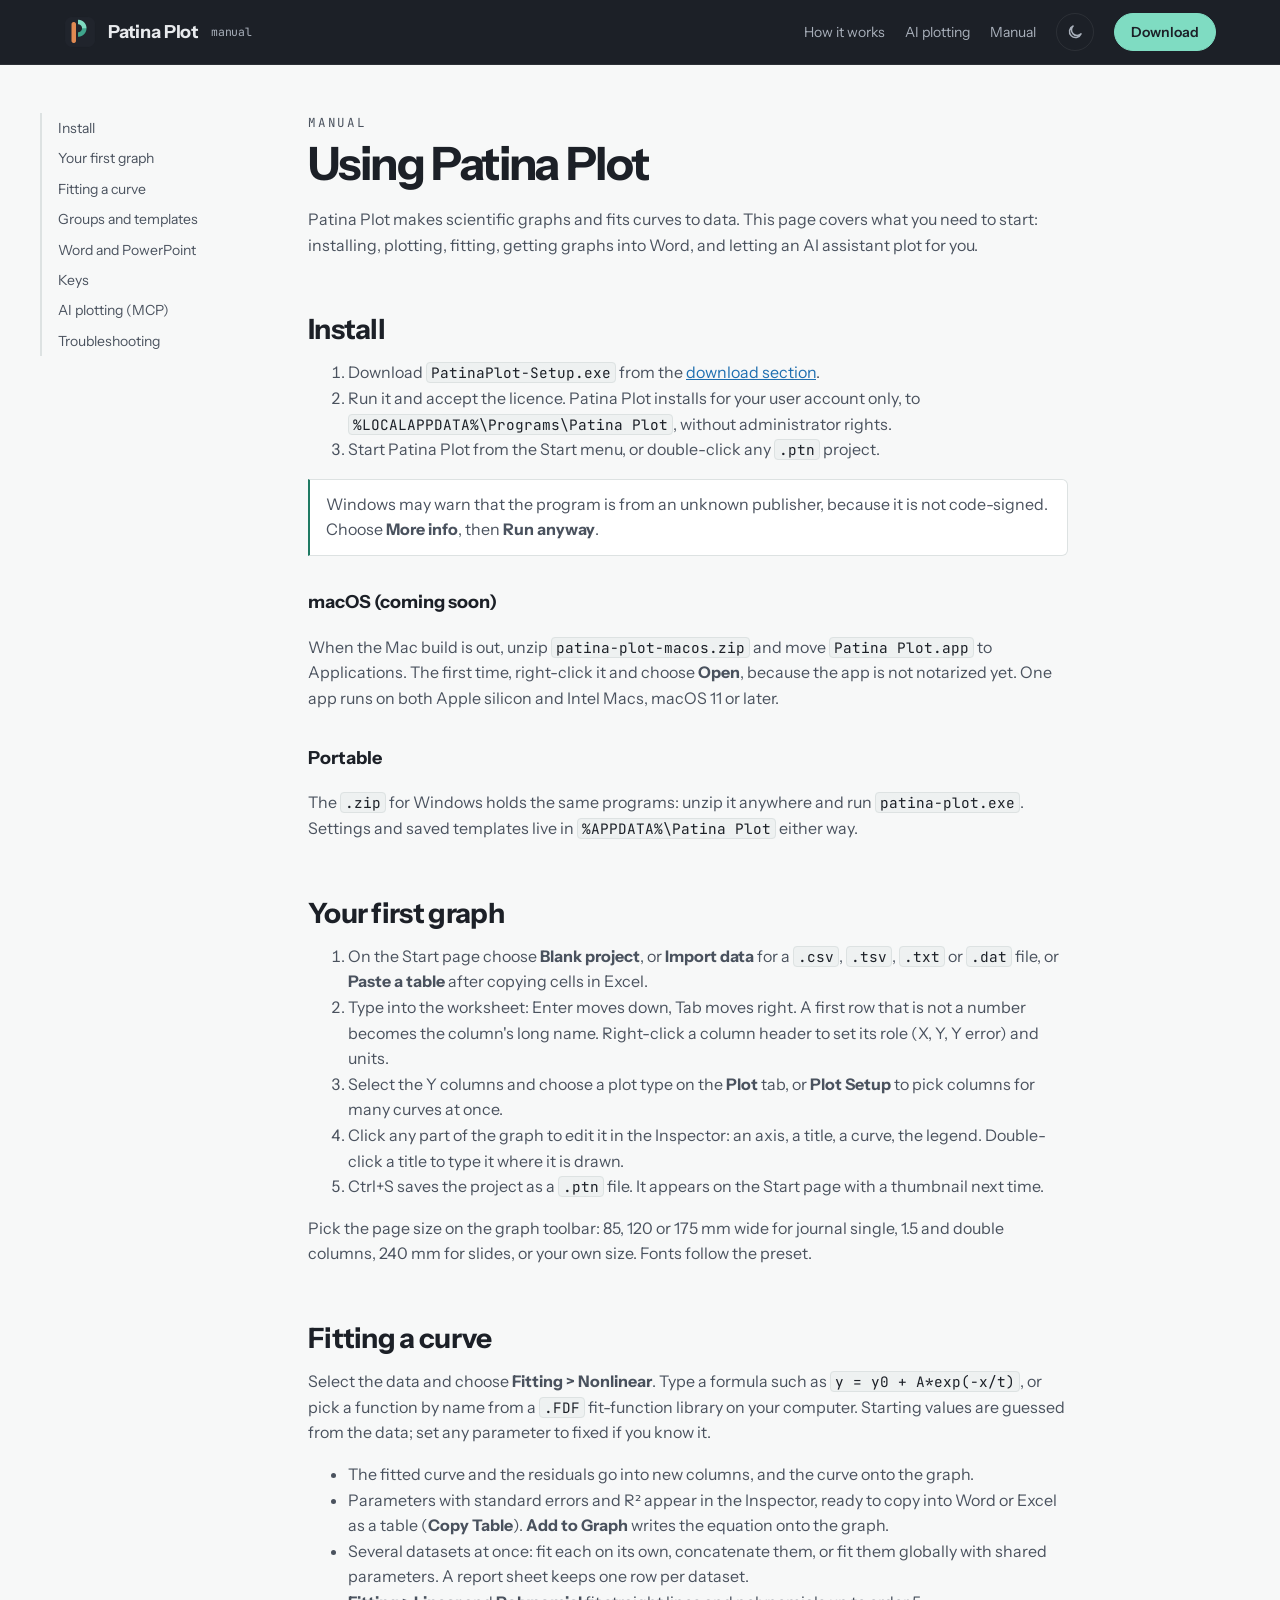
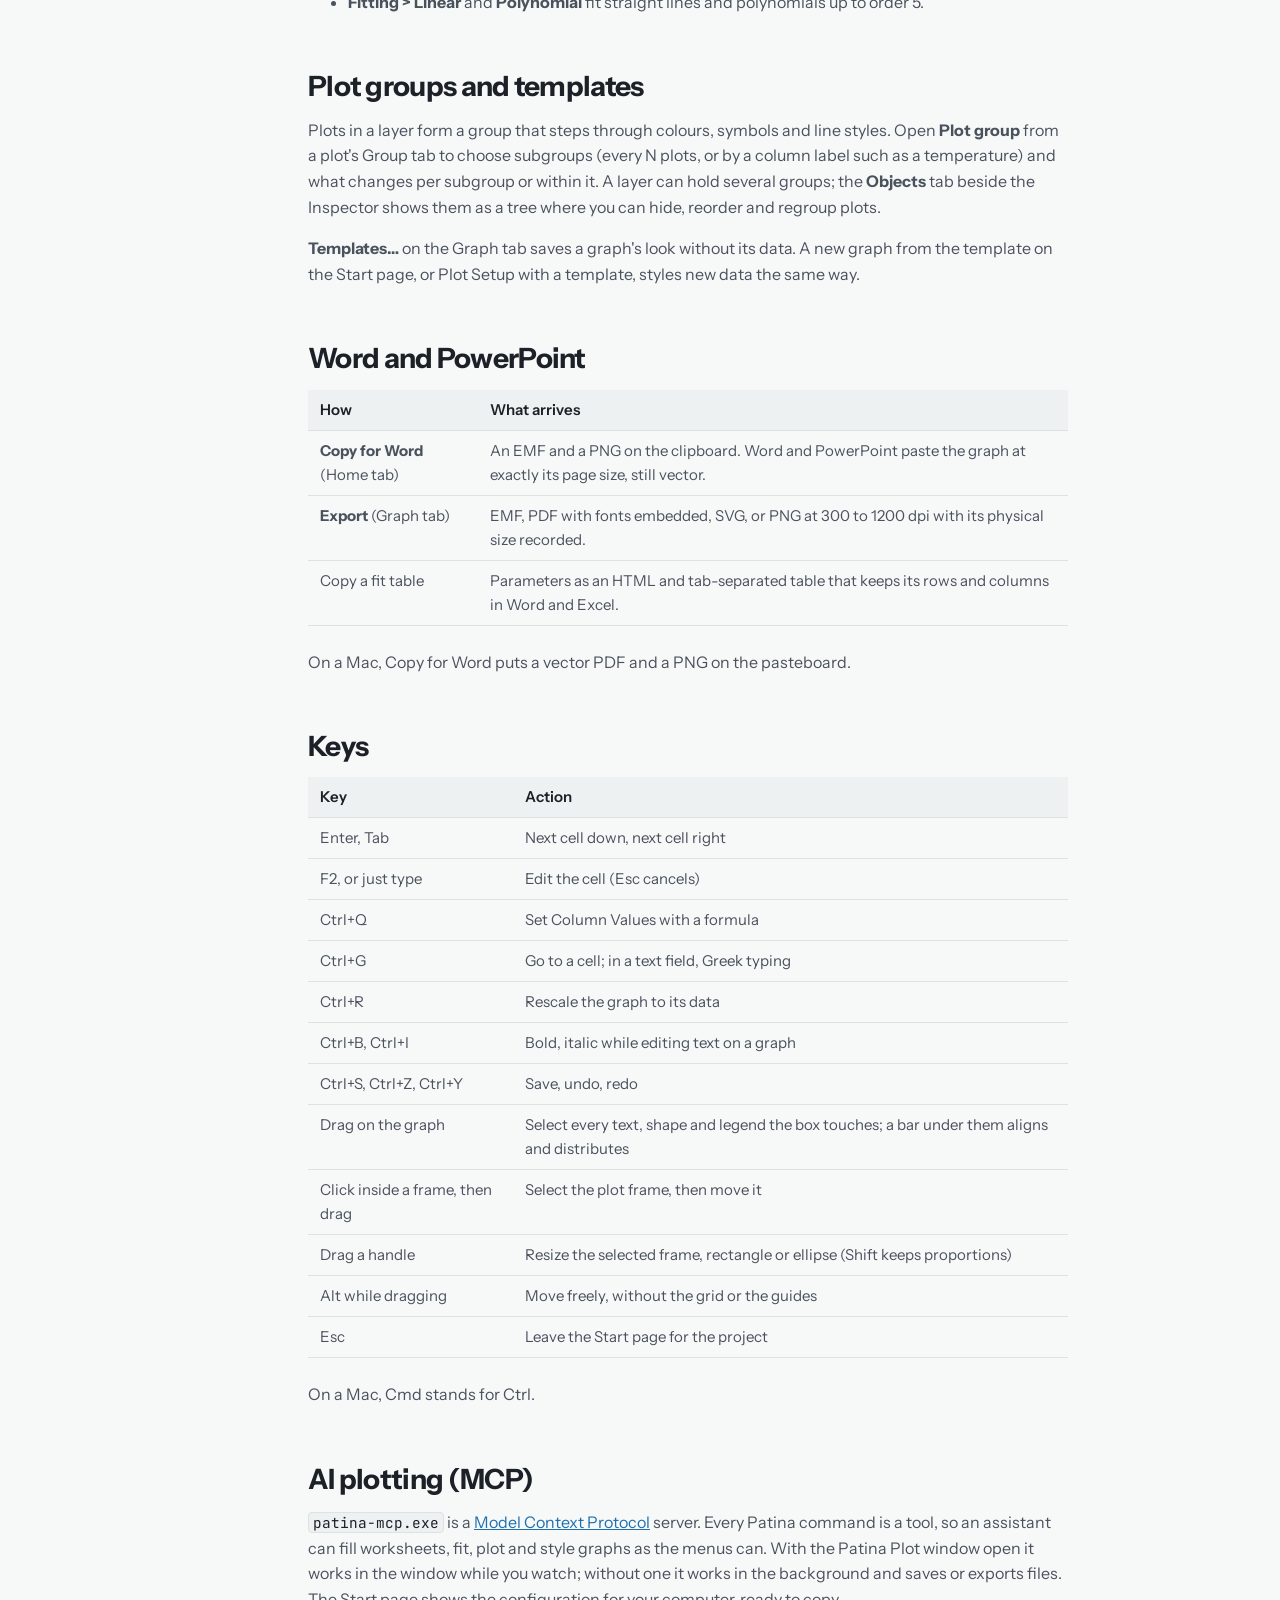
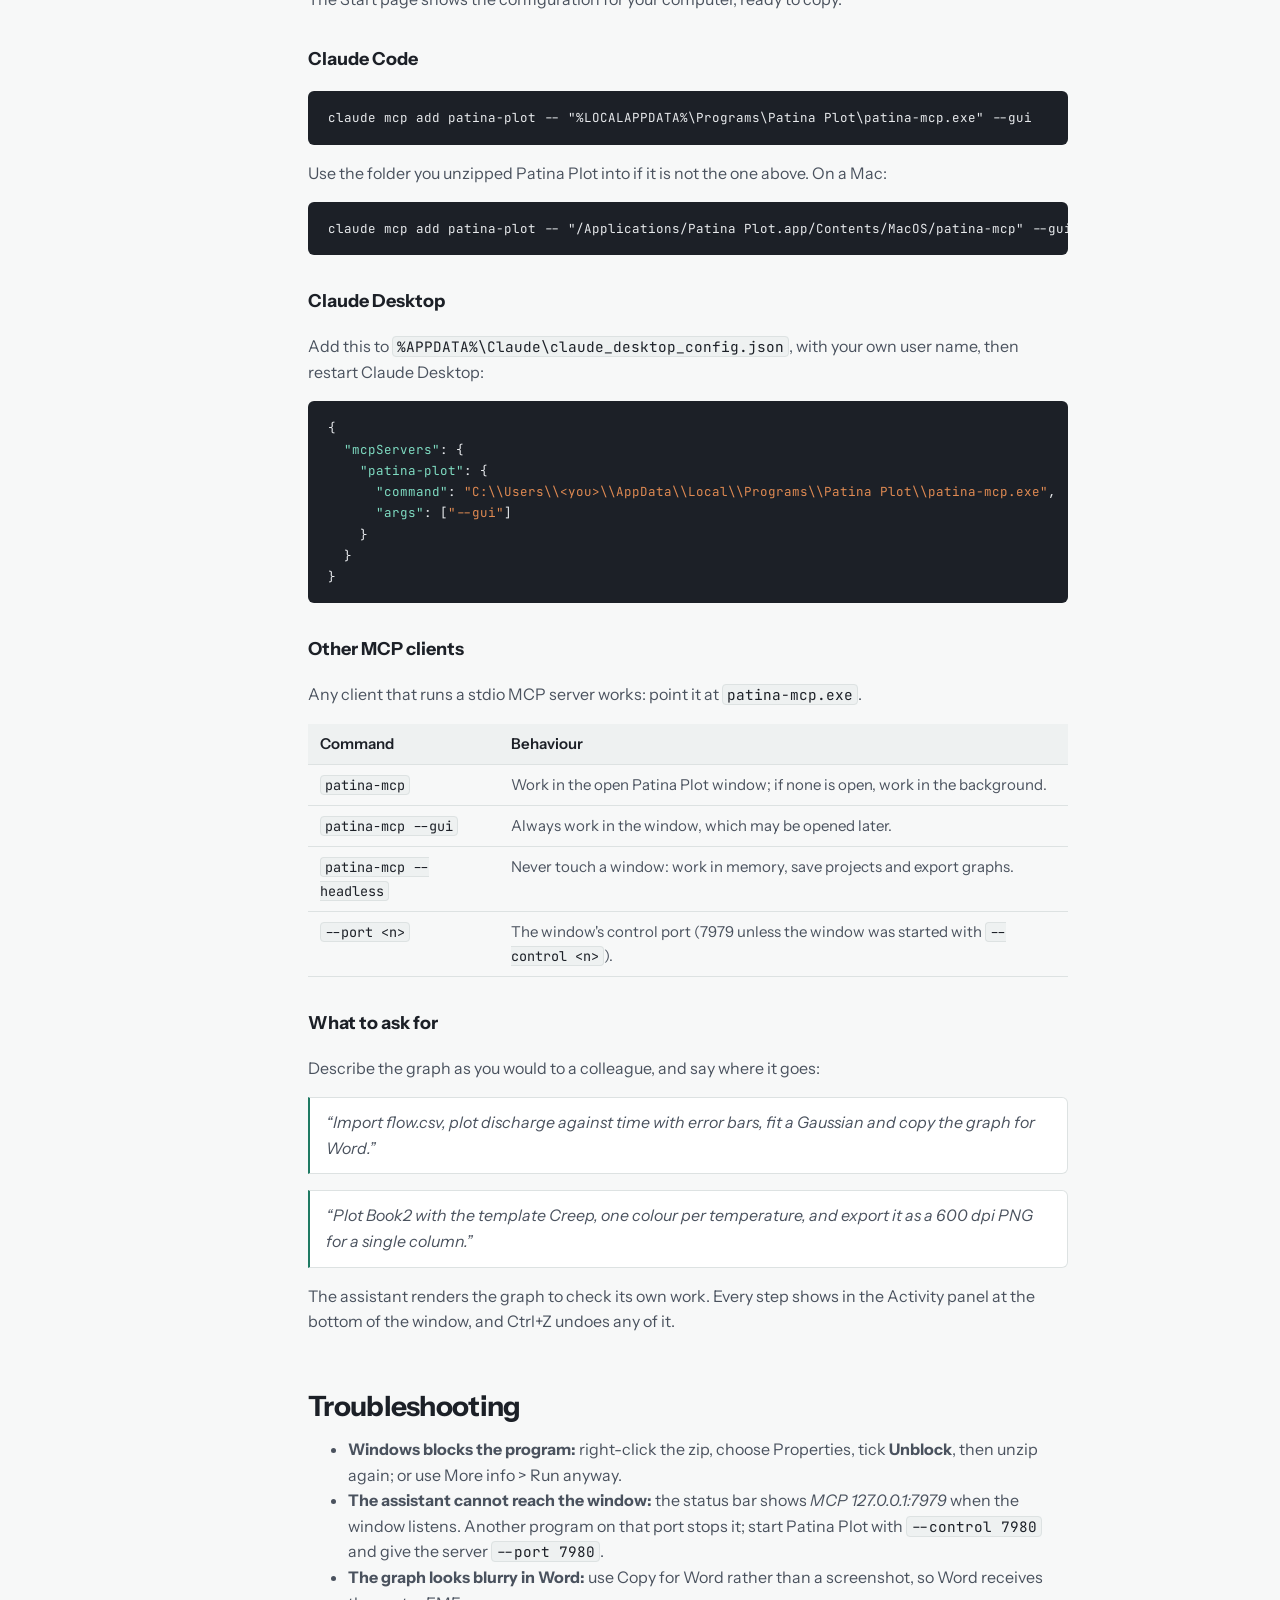
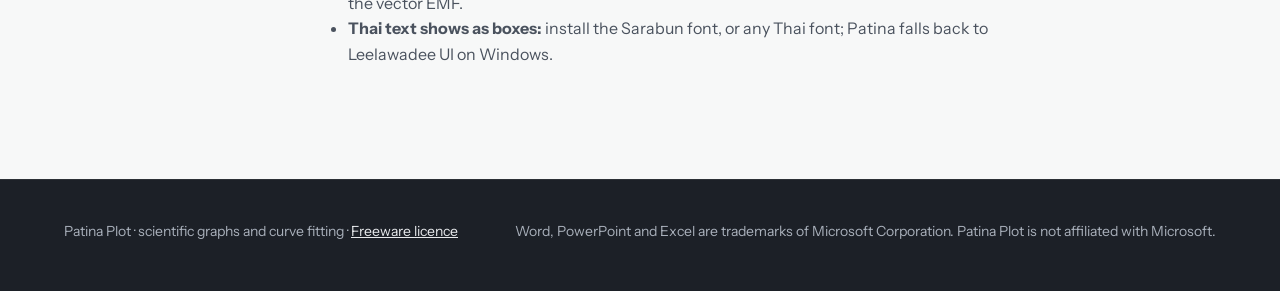
==== manual.html @ 82be8133 "Patina Plot website: home page, manual, licence and version.json Co-Authored-By: Claude Opus 5.5 <no" ====
<!doctype html>
<html lang="en">
<head>
<meta charset="utf-8">
<meta name="viewport" content="width=device-width, initial-scale=1">
<title>Patina Plot manual</title>
<meta name="description" content="Install Patina Plot, make your first graph, fit a curve, paste the graph into Word, and connect an AI assistant through MCP.">
<link rel="icon" href="assets/icon.svg" type="image/svg+xml">
<link rel="preconnect" href="https://fonts.googleapis.com">
<link rel="preconnect" href="https://fonts.gstatic.com" crossorigin>
<link href="https://fonts.googleapis.com/css2?family=Instrument+Sans:wght@400;600;700&family=JetBrains+Mono:wght@400;700&display=swap" rel="stylesheet">
<link rel="stylesheet" href="style.css">
<script src="theme.js"></script>
</head>
<body>

<header class="top">
  <div class="wrap">
    <a class="brand" href="./"><img src="assets/icon-256.png" alt="">Patina Plot <small>manual</small></a>
    <nav>
      <a href="./#workflow">How it works</a>
      <a href="./#agents">AI plotting</a>
      <a href="manual.html">Manual</a>
      <button class="theme-toggle" type="button" aria-label="Switch theme">
        <svg class="to-dark" viewBox="0 0 24 24" fill="none" stroke="currentColor" stroke-width="2" stroke-linecap="round" stroke-linejoin="round" aria-hidden="true"><path d="M20 14.5A8 8 0 1 1 9.5 4a6.5 6.5 0 0 0 10.5 10.5z"/></svg>
        <svg class="to-light" viewBox="0 0 24 24" fill="none" stroke="currentColor" stroke-width="2" stroke-linecap="round" stroke-linejoin="round" aria-hidden="true"><circle cx="12" cy="12" r="4"/><path d="M12 2v2M12 20v2M4.9 4.9l1.4 1.4M17.7 17.7l1.4 1.4M2 12h2M20 12h2M4.9 19.1l1.4-1.4M17.7 6.3l1.4-1.4"/></svg>
      </button>
      <a class="btn small primary" href="./#download">Download</a>
    </nav>
  </div>
</header>

<main class="wrap doc">
  <nav class="toc" aria-label="Contents">
    <a href="#install">Install</a>
    <a href="#first">Your first graph</a>
    <a href="#fit">Fitting a curve</a>
    <a href="#groups">Groups and templates</a>
    <a href="#word">Word and PowerPoint</a>
    <a href="#keys">Keys</a>
    <a href="#mcp">AI plotting (MCP)</a>
    <a href="#trouble">Troubleshooting</a>
  </nav>

  <article>
    <p class="label">Manual</p>
    <h1>Using Patina Plot</h1>
    <p>Patina Plot makes scientific graphs and fits curves to data. This page covers what you need
      to start: installing, plotting, fitting, getting graphs into Word, and letting an AI
      assistant plot for you.</p>

    <h2 id="install">Install</h2>
    <ol>
      <li>Download <code>PatinaPlot-Setup.exe</code> from the <a href="./#download">download section</a>.</li>
      <li>Run it and accept the licence. Patina Plot installs for your user account only, to
        <code>%LOCALAPPDATA%\Programs\Patina Plot</code>, without administrator rights.</li>
      <li>Start Patina Plot from the Start menu, or double-click any <code>.ptn</code> project.</li>
    </ol>
    <div class="callout"><p>Windows may warn that the program is from an unknown publisher,
      because it is not code-signed. Choose <b>More info</b>, then <b>Run anyway</b>.</p></div>
    <h3>macOS (coming soon)</h3>
    <p>When the Mac build is out, unzip <code>patina-plot-macos.zip</code> and move <code>Patina Plot.app</code> to Applications.
      The first time, right-click it and choose <b>Open</b>, because the app is not notarized yet.
      One app runs on both Apple silicon and Intel Macs, macOS 11 or later.</p>
    <h3>Portable</h3>
    <p>The <code>.zip</code> for Windows holds the same programs: unzip it anywhere and run
      <code>patina-plot.exe</code>. Settings and saved templates live in
      <code>%APPDATA%\Patina Plot</code> either way.</p>

    <h2 id="first">Your first graph</h2>
    <ol>
      <li>On the Start page choose <b>Blank project</b>, or <b>Import data</b> for a
        <code>.csv</code>, <code>.tsv</code>, <code>.txt</code> or <code>.dat</code> file, or
        <b>Paste a table</b> after copying cells in Excel.</li>
      <li>Type into the worksheet: Enter moves down, Tab moves right. A first row that is not a
        number becomes the column's long name. Right-click a column header to set its role (X, Y,
        Y error) and units.</li>
      <li>Select the Y columns and choose a plot type on the <b>Plot</b> tab, or <b>Plot Setup</b>
        to pick columns for many curves at once.</li>
      <li>Click any part of the graph to edit it in the Inspector: an axis, a title, a curve, the
        legend. Double-click a title to type it where it is drawn.</li>
      <li>Ctrl+S saves the project as a <code>.ptn</code> file. It appears on the Start page with
        a thumbnail next time.</li>
    </ol>
    <p>Pick the page size on the graph toolbar: 85, 120 or 175 mm wide for journal single, 1.5 and
      double columns, 240 mm for slides, or your own size. Fonts follow the preset.</p>

    <h2 id="fit">Fitting a curve</h2>
    <p>Select the data and choose <b>Fitting &gt; Nonlinear</b>. Type a formula such as
      <code>y = y0 + A*exp(-x/t)</code>, or pick a function by name from a <code>.FDF</code>
      fit-function library on your computer. Starting values are guessed from the data; set any
      parameter to fixed if you know it.</p>
    <ul>
      <li>The fitted curve and the residuals go into new columns, and the curve onto the graph.</li>
      <li>Parameters with standard errors and R² appear in the Inspector, ready to copy into Word
        or Excel as a table (<b>Copy Table</b>). <b>Add to Graph</b> writes the equation onto the graph.</li>
      <li>Several datasets at once: fit each on its own, concatenate them, or fit them globally
        with shared parameters. A report sheet keeps one row per dataset.</li>
      <li><b>Fitting &gt; Linear</b> and <b>Polynomial</b> fit straight lines and polynomials up to order 5.</li>
    </ul>

    <h2 id="groups">Plot groups and templates</h2>
    <p>Plots in a layer form a group that steps through colours, symbols and line styles. Open
      <b>Plot group</b> from a plot's Group tab to choose subgroups (every N plots, or by a column
      label such as a temperature) and what changes per subgroup or within it. A layer can hold
      several groups; the <b>Objects</b> tab beside the Inspector shows them as a tree where you
      can hide, reorder and regroup plots.</p>
    <p><b>Templates…</b> on the Graph tab saves a graph's look without its data. A new graph from
      the template on the Start page, or Plot Setup with a template, styles new data the same way.</p>

    <h2 id="word">Word and PowerPoint</h2>
    <table>
      <tr><th>How</th><th>What arrives</th></tr>
      <tr><td><b>Copy for Word</b> (Home tab)</td><td>An EMF and a PNG on the clipboard. Word and
        PowerPoint paste the graph at exactly its page size, still vector.</td></tr>
      <tr><td><b>Export</b> (Graph tab)</td><td>EMF, PDF with fonts embedded, SVG, or PNG at 300 to
        1200 dpi with its physical size recorded.</td></tr>
      <tr><td>Copy a fit table</td><td>Parameters as an HTML and tab-separated table that keeps its
        rows and columns in Word and Excel.</td></tr>
    </table>
    <p>On a Mac, Copy for Word puts a vector PDF and a PNG on the pasteboard.</p>

    <h2 id="keys">Keys</h2>
    <table>
      <tr><th>Key</th><th>Action</th></tr>
      <tr><td>Enter, Tab</td><td>Next cell down, next cell right</td></tr>
      <tr><td>F2, or just type</td><td>Edit the cell (Esc cancels)</td></tr>
      <tr><td>Ctrl+Q</td><td>Set Column Values with a formula</td></tr>
      <tr><td>Ctrl+G</td><td>Go to a cell; in a text field, Greek typing</td></tr>
      <tr><td>Ctrl+R</td><td>Rescale the graph to its data</td></tr>
      <tr><td>Ctrl+B, Ctrl+I</td><td>Bold, italic while editing text on a graph</td></tr>
      <tr><td>Ctrl+S, Ctrl+Z, Ctrl+Y</td><td>Save, undo, redo</td></tr>
      <tr><td>Drag on the graph</td><td>Select every text, shape and legend the box touches; a bar
        under them aligns and distributes</td></tr>
      <tr><td>Click inside a frame, then drag</td><td>Select the plot frame, then move it</td></tr>
      <tr><td>Drag a handle</td><td>Resize the selected frame, rectangle or ellipse (Shift keeps
        proportions)</td></tr>
      <tr><td>Alt while dragging</td><td>Move freely, without the grid or the guides</td></tr>
      <tr><td>Esc</td><td>Leave the Start page for the project</td></tr>
    </table>
    <p>On a Mac, Cmd stands for Ctrl.</p>

    <h2 id="mcp">AI plotting (MCP)</h2>
    <p><code>patina-mcp.exe</code> is a <a href="https://modelcontextprotocol.io">Model Context
      Protocol</a> server. Every Patina command is a tool, so an assistant can fill worksheets,
      fit, plot and style graphs as the menus can. With the Patina Plot window open it works in
      the window while you watch; without one it works in the background and saves or exports
      files. The Start page shows the configuration for your computer, ready to copy.</p>

    <h3>Claude Code</h3>
<pre class="code">claude mcp add patina-plot -- "%LOCALAPPDATA%\Programs\Patina Plot\patina-mcp.exe" --gui</pre>
    <p>Use the folder you unzipped Patina Plot into if it is not the one above. On a Mac:</p>
<pre class="code">claude mcp add patina-plot -- "/Applications/Patina Plot.app/Contents/MacOS/patina-mcp" --gui</pre>

    <h3>Claude Desktop</h3>
    <p>Add this to <code>%APPDATA%\Claude\claude_desktop_config.json</code>, with your own user
      name, then restart Claude Desktop:</p>
<pre class="code">{
  <span class="k">"mcpServers"</span>: {
    <span class="k">"patina-plot"</span>: {
      <span class="k">"command"</span>: <span class="s">"C:\\Users\\&lt;you&gt;\\AppData\\Local\\Programs\\Patina Plot\\patina-mcp.exe"</span>,
      <span class="k">"args"</span>: [<span class="s">"--gui"</span>]
    }
  }
}</pre>

    <h3>Other MCP clients</h3>
    <p>Any client that runs a stdio MCP server works: point it at <code>patina-mcp.exe</code>.</p>
    <table>
      <tr><th>Command</th><th>Behaviour</th></tr>
      <tr><td><code>patina-mcp</code></td><td>Work in the open Patina Plot window; if none is
        open, work in the background.</td></tr>
      <tr><td><code>patina-mcp --gui</code></td><td>Always work in the window, which may be
        opened later.</td></tr>
      <tr><td><code>patina-mcp --headless</code></td><td>Never touch a window: work in memory,
        save projects and export graphs.</td></tr>
      <tr><td><code>--port &lt;n&gt;</code></td><td>The window's control port (7979 unless the
        window was started with <code>--control &lt;n&gt;</code>).</td></tr>
    </table>

    <h3>What to ask for</h3>
    <p>Describe the graph as you would to a colleague, and say where it goes:</p>
    <div class="callout"><p><i>“Import flow.csv, plot discharge against time with error bars, fit
      a Gaussian and copy the graph for Word.”</i></p></div>
    <div class="callout"><p><i>“Plot Book2 with the template Creep, one colour per temperature, and
      export it as a 600 dpi PNG for a single column.”</i></p></div>
    <p>The assistant renders the graph to check its own work. Every step shows in the Activity
      panel at the bottom of the window, and Ctrl+Z undoes any of it.</p>

    <h2 id="trouble">Troubleshooting</h2>
    <ul>
      <li><b>Windows blocks the program:</b> right-click the zip, choose Properties, tick
        <b>Unblock</b>, then unzip again; or use More info &gt; Run anyway.</li>
      <li><b>The assistant cannot reach the window:</b> the status bar shows
        <i>MCP 127.0.0.1:7979</i> when the window listens. Another program on that port stops it;
        start Patina Plot with <code>--control 7980</code> and give the server <code>--port 7980</code>.</li>
      <li><b>The graph looks blurry in Word:</b> use Copy for Word rather than a screenshot, so
        Word receives the vector EMF.</li>
      <li><b>Thai text shows as boxes:</b> install the Sarabun font, or any Thai font; Patina
        falls back to Leelawadee UI on Windows.</li>
    </ul>
  </article>
</main>

<footer>
  <div class="wrap">
    <span>Patina Plot · scientific graphs and curve fitting · <a href="LICENSE.txt">Freeware licence</a></span>
    <span>Word, PowerPoint and Excel are trademarks of Microsoft Corporation. Patina Plot is not affiliated with Microsoft.</span>
  </div>
</footer>
</body>
</html>
---- style.css ----
/* Patina Plot site. The page reads like a graph: a charcoal plot frame up top (the app's splash),
   a fit report for numbers, a tool log for the AI part. Every colour and size is a token below;
   the dark theme follows the system unless the visitor picks one (theme.js). */
:root {
  /* brand, the same in both themes */
  --charcoal: #1c2027;
  --charcoal-2: #252a33;
  --charcoal-line: rgba(255, 255, 255, 0.07);
  --on-charcoal: #e8eaed;
  --on-charcoal-2: #a9b0bb;
  --copper: #e08a52;
  --mint: #7fdcc2;

  /* page, light */
  --bg: #f7f8f8;
  --bg-2: #eef1f1;
  --card: #ffffff;
  --ink: #1c2027;
  --ink-2: #4a525e;
  --ink-3: #69717d;
  --rule: #dde2e2;
  --primary: #1f7a63;
  --primary-ink: #ffffff;
  --accent: #b4561f;
  --link: #1f6fb0;
  --sheet: #ffffff;
  --shadow: 0 1px 2px rgba(28, 32, 39, 0.06), 0 12px 32px rgba(28, 32, 39, 0.10);

  /* type */
  --sans: "Instrument Sans", "Segoe UI", system-ui, sans-serif;
  --mono: "JetBrains Mono", Consolas, monospace;
  --fs-2xs: 11.5px;
  --fs-xs: 12.5px;
  --fs-sm: 14px;
  --fs-md: 15px;
  --fs-base: 16px;
  --fs-lg: 18px;
  --fs-h3: 18px;
  --fs-h3-lg: 24px;
  --fs-h2: clamp(30px, 4.2vw, 46px);
  --fs-h1: clamp(40px, 6.4vw, 76px);
  --fs-doc-h1: clamp(32px, 5vw, 46px);
  --fs-doc-h2: 28px;
  --tracking-caps: .14em;

  /* space and shape */
  --s1: 4px; --s2: 8px; --s3: 12px; --s4: 16px; --s5: 20px; --s6: 24px; --s7: 32px;
  --s8: 40px; --s9: 48px; --s10: 56px; --s11: 64px; --s12: 80px; --s13: 96px;
  --radius-sm: 6px;
  --radius: 14px;
  --radius-lg: 18px;
  --pill: 999px;
  --max: 1200px;
  --header-h: 64px;
  --axis-gap: 56px;
  --tick: 8px;
  --icon: 18px;
  --toggle: 38px;
  --touch: 44px;
  --toc-w: 220px;
  --hair: 1px;
  --line: 2px;
  --focus-gap: 3px;
  --dur: .15s;
  --draw: 2.4s;
}

@media (prefers-color-scheme: dark) {
  :root:not([data-theme="light"]) {
    --bg: #14181d;
    --bg-2: #191e24;
    --card: #1f252c;
    --ink: #e8eaed;
    --ink-2: #b6bdc7;
    --ink-3: #8e96a3;
    --rule: #2c343d;
    --primary: #7fdcc2;
    --primary-ink: #0f2a23;
    --accent: #ec9a63;
    --link: #8cc4f2;
    --shadow: 0 1px 2px rgba(0, 0, 0, 0.3), 0 12px 32px rgba(0, 0, 0, 0.4);
  }
}
:root[data-theme="dark"] {
  --bg: #14181d;
  --bg-2: #191e24;
  --card: #1f252c;
  --ink: #e8eaed;
  --ink-2: #b6bdc7;
  --ink-3: #8e96a3;
  --rule: #2c343d;
  --primary: #7fdcc2;
  --primary-ink: #0f2a23;
  --accent: #ec9a63;
  --link: #8cc4f2;
  --shadow: 0 1px 2px rgba(0, 0, 0, 0.3), 0 12px 32px rgba(0, 0, 0, 0.4);
}
:root { color-scheme: light; }
:root[data-theme="dark"] { color-scheme: dark; }
@media (prefers-color-scheme: dark) { :root:not([data-theme="light"]) { color-scheme: dark; } }

* { box-sizing: border-box; }
html { scroll-behavior: smooth; }
body {
  margin: 0; background: var(--bg); color: var(--ink);
  font-family: var(--sans); font-size: var(--fs-base); line-height: 1.6;
  -webkit-font-smoothing: antialiased;
}
img { max-width: 100%; height: auto; display: block; }
a { color: var(--link); }
code, pre, kbd { font-family: var(--mono); }
:focus-visible { outline: var(--line) solid var(--primary); outline-offset: var(--focus-gap); border-radius: var(--s1); }
.wrap { max-width: var(--max); margin: 0 auto; padding: 0 var(--s6); }

/* ---------- header: part of the charcoal band ---------- */
.top { position: sticky; top: 0; z-index: 10; background: var(--charcoal); border-bottom: var(--hair) solid var(--charcoal-line); }
.top .wrap { display: flex; align-items: center; gap: var(--s6); height: var(--header-h); }
.brand { display: flex; align-items: center; gap: var(--s3); color: var(--on-charcoal); text-decoration: none; font-weight: 700; font-size: var(--fs-lg); letter-spacing: -0.01em; }
.brand img { width: var(--s7); height: var(--s7); }
.brand small { font-family: var(--mono); font-weight: 400; font-size: var(--fs-2xs); color: var(--on-charcoal-2); }
.top nav { margin-left: auto; display: flex; gap: var(--s5); align-items: center; }
.top nav a { color: var(--on-charcoal-2); text-decoration: none; font-size: var(--fs-sm); }
.top nav a:hover { color: var(--on-charcoal); }

.btn {
  display: inline-flex; align-items: center; gap: var(--s2); min-height: var(--touch);
  padding: 0 var(--s5); border-radius: var(--pill); text-decoration: none;
  font-family: var(--sans); font-weight: 600; font-size: var(--fs-md);
  border: var(--hair) solid var(--rule); color: var(--ink); background: var(--card);
  transition: transform var(--dur) ease, box-shadow var(--dur) ease;
}
.btn:hover { transform: translateY(-1px); box-shadow: var(--shadow); }
.btn svg { width: var(--s4); height: var(--s4); }
.btn.primary { background: var(--mint); border-color: var(--mint); color: var(--charcoal); }
.btn.ghost { background: transparent; border-color: var(--on-charcoal-2); color: var(--on-charcoal); }
.btn.small { min-height: var(--toggle); padding: 0 var(--s4); font-size: var(--fs-sm); }
.top nav .btn.primary { color: var(--charcoal); }

.theme-toggle {
  display: inline-grid; place-items: center; width: var(--toggle); height: var(--toggle);
  border-radius: var(--pill); border: var(--hair) solid var(--charcoal-line); background: transparent;
  color: var(--on-charcoal-2); cursor: pointer; padding: 0;
}
.theme-toggle:hover { color: var(--on-charcoal); }
.theme-toggle svg { width: var(--icon); height: var(--icon); }
.theme-toggle .to-light { display: none; }
:root[data-theme="dark"] .theme-toggle .to-dark { display: none; }
:root[data-theme="dark"] .theme-toggle .to-light { display: block; }

/* ---------- hero: a plot frame ---------- */
.hero {
  background-color: var(--charcoal); color: var(--on-charcoal);
  background-image:
    linear-gradient(var(--charcoal-line) var(--hair), transparent var(--hair)),
    linear-gradient(90deg, var(--charcoal-line) var(--hair), transparent var(--hair));
  background-size: var(--s7) var(--s7);
  padding-bottom: var(--s13);
  overflow: hidden;
}
.plot {
  position: relative; margin: var(--s9) 0 0 var(--axis-gap);
  border-left: var(--line) solid var(--on-charcoal-2); border-bottom: var(--line) solid var(--on-charcoal-2);
  padding: var(--s9) var(--s6) var(--s11) var(--s9);
  display: grid; grid-template-columns: minmax(0, 1fr) minmax(0, 1.05fr); gap: var(--s9); align-items: center;
}
.y-ticks, .x-ticks { position: absolute; margin: 0; padding: 0; list-style: none; font-family: var(--mono); font-size: var(--fs-2xs); color: var(--on-charcoal-2); }
.y-ticks { left: calc(-1 * var(--axis-gap)); top: 0; bottom: 0; width: var(--axis-gap); display: flex; flex-direction: column; justify-content: space-between; }
.y-ticks li { display: flex; align-items: center; justify-content: flex-end; gap: var(--s2); }
.y-ticks li::after { content: ""; width: var(--tick); height: var(--line); background: var(--on-charcoal-2); }
.x-ticks { left: 0; right: 0; top: 100%; display: flex; justify-content: space-between; }
.x-ticks li { display: flex; flex-direction: column; align-items: center; gap: var(--s1); }
.x-ticks li::before { content: ""; width: var(--line); height: var(--tick); background: var(--on-charcoal-2); }
.axis-title { position: absolute; right: 0; top: calc(100% + var(--s9)); font-family: var(--mono); font-size: var(--fs-2xs); color: var(--on-charcoal-2); letter-spacing: var(--tracking-caps); text-transform: uppercase; }
.curve { position: absolute; inset: 0; width: 100%; height: 100%; pointer-events: none; }
.curve .fit { fill: none; stroke: var(--copper); stroke-width: 2.5; opacity: .75; stroke-dasharray: 1600; stroke-dashoffset: 1600; animation: draw var(--draw) ease-out .3s forwards; }
.curve .pts circle { fill: none; stroke: var(--mint); stroke-width: 1.6; opacity: .5; }
@keyframes draw { to { stroke-dashoffset: 0; } }
@media (prefers-reduced-motion: reduce) {
  html { scroll-behavior: auto; }
  .curve .fit { animation: none; stroke-dashoffset: 0; }
  .btn { transition: none; }
}
.hero-text { position: relative; text-shadow: 0 0 var(--s3) var(--charcoal), 0 0 var(--s1) var(--charcoal); }
.hero-text .btn, .hero-text .readout { text-shadow: none; }
.kicker { font-family: var(--mono); font-size: var(--fs-xs); color: var(--mint); margin: 0 0 var(--s4); }
.kicker span { color: var(--on-charcoal-2); }
h1 { font-weight: 700; font-size: var(--fs-h1); line-height: 1.0; letter-spacing: -0.035em; margin: 0 0 var(--s5); }
h1 .hl { color: var(--copper); }
.lede { font-size: var(--fs-lg); color: var(--on-charcoal-2); max-width: 52ch; margin: 0 0 var(--s7); }
.cta { display: flex; flex-wrap: wrap; gap: var(--s3); align-items: center; }
.readout {
  display: inline-flex; flex-wrap: wrap; gap: var(--s1) var(--s4); margin-top: var(--s7);
  font-family: var(--mono); font-size: var(--fs-xs); color: var(--on-charcoal-2);
  border: var(--hair) solid var(--charcoal-line); border-radius: var(--radius-sm); padding: var(--s2) var(--s3);
  background: var(--charcoal-2);
}
.readout b { color: var(--mint); font-weight: 400; }
.window { position: relative; border-radius: var(--radius); overflow: hidden; background: var(--charcoal-2); border: var(--hair) solid var(--charcoal-line); box-shadow: var(--shadow); }
.window .bar { display: flex; gap: var(--s2); padding: var(--s2) var(--s3); border-bottom: var(--hair) solid var(--charcoal-line); }
.window .bar i { width: var(--s2); height: var(--s2); border-radius: 50%; background: var(--on-charcoal-2); opacity: .5; }

/* ---------- fit report (numbers) ---------- */
.report { padding: var(--s12) 0 0; }
.report-head { display: flex; flex-wrap: wrap; align-items: baseline; justify-content: space-between; gap: var(--s3); margin-bottom: var(--s3); }
.label { font-family: var(--mono); font-size: var(--fs-xs); letter-spacing: var(--tracking-caps); text-transform: uppercase; color: var(--accent); margin: 0; }
.report-head .fine { font-family: var(--mono); }
.report table { width: 100%; border-collapse: collapse; font-family: var(--mono); font-size: var(--fs-sm); margin: 0; }
.report th, .report td { text-align: left; padding: var(--s3) var(--s4); border-bottom: var(--hair) solid var(--rule); }
.report th { font-weight: 400; color: var(--ink-3); background: transparent; font-size: var(--fs-xs); }
.report td:first-child { color: var(--ink); }
.report td.v { color: var(--primary); font-weight: 700; white-space: nowrap; }
.report td:last-child { color: var(--ink-2); font-family: var(--sans); }

/* ---------- sections ---------- */
section { padding: var(--s13) 0; }
.band { background: var(--bg-2); border-top: var(--hair) solid var(--rule); border-bottom: var(--hair) solid var(--rule); }
h2 { font-weight: 700; font-size: var(--fs-h2); line-height: 1.08; letter-spacing: -0.025em; margin: var(--s3) 0 var(--s4); max-width: 20ch; }
.sub { color: var(--ink-2); font-size: var(--fs-lg); max-width: 60ch; margin: 0 0 var(--s9); }

/* Workflow: four steps across */
.flow { display: grid; grid-template-columns: repeat(4, minmax(0, 1fr)); gap: var(--s4); counter-reset: f; }
.step { padding: var(--s5) 0 0; border-top: var(--line) solid var(--ink); counter-increment: f; }
.step::before { content: "0" counter(f); font-family: var(--mono); font-size: var(--fs-xs); color: var(--accent); }
.step h3 { margin: var(--s2) 0; font-size: var(--fs-h3); }
.step p { margin: 0; color: var(--ink-2); font-size: var(--fs-md); padding-right: var(--s3); }

/* Bento */
.bento { display: grid; grid-template-columns: repeat(6, minmax(0, 1fr)); gap: var(--s4); margin-top: var(--s11); }
.tile { background: var(--card); border: var(--hair) solid var(--rule); border-radius: var(--radius); padding: var(--s6); grid-column: span 2; }
.tile.wide { grid-column: span 3; padding: 0; overflow: hidden; display: flex; flex-direction: column; }
.tile.wide .txt { padding: var(--s6); }
.tile.wide img { border-top: var(--hair) solid var(--rule); margin-top: auto; }
.tile h3 { margin: 0 0 var(--s2); font-size: var(--fs-h3); }
.tile p { margin: 0; color: var(--ink-2); font-size: var(--fs-md); }
.tile .ic { width: var(--icon); height: var(--icon); color: var(--primary); margin-bottom: var(--s4); }
.tile code { font-size: .92em; }

/* AI: a conversation and its tool log */
.agent { display: grid; grid-template-columns: minmax(0, 1fr) minmax(0, 1fr); gap: var(--s9); align-items: start; }
.chat { display: grid; gap: var(--s3); margin-top: var(--s6); }
.msg { border-radius: var(--radius); padding: var(--s4) var(--s5); font-size: var(--fs-md); margin: 0; }
.msg.you { background: var(--card); border: var(--hair) solid var(--rule); justify-self: end; max-width: 88%; }
.msg.you::before, .msg.log::before { display: block; font-family: var(--mono); font-size: var(--fs-2xs); letter-spacing: var(--tracking-caps); text-transform: uppercase; margin-bottom: var(--s1); }
.msg.you::before { content: "You"; color: var(--ink-3); }
.msg.log { background: var(--charcoal); color: var(--on-charcoal); font-family: var(--mono); font-size: var(--fs-xs); line-height: 1.9; white-space: pre-wrap; }
.msg.log::before { content: "Activity · patina-mcp"; color: var(--on-charcoal-2); }
.msg.log .ok { color: var(--mint); }
.msg.log .t { color: var(--copper); }
.msg.log .d { color: var(--on-charcoal-2); }
pre.code {
  background: var(--charcoal); color: var(--on-charcoal); border-radius: var(--radius-sm);
  padding: var(--s4) var(--s5); overflow-x: auto; font-size: var(--fs-xs); line-height: 1.7; margin: var(--s4) 0;
}
pre.code .c { color: var(--on-charcoal-2); }
pre.code .k { color: var(--mint); }
pre.code .s { color: var(--copper); }
figure { margin: 0; }
figure.sheet { background: var(--sheet); border: var(--hair) solid var(--rule); border-radius: var(--radius); padding: var(--s3); box-shadow: var(--shadow); }
figcaption { color: var(--ink-3); font-size: var(--fs-sm); margin-top: var(--s3); }
.sheet figcaption { padding: 0 var(--s1); }
.more { margin-top: var(--s4); }

/* Gallery */
.gallery { display: grid; grid-template-columns: minmax(0, 1fr) minmax(0, 1.25fr); gap: var(--s4); align-items: start; }

/* To the paper */
.out { display: grid; grid-template-columns: repeat(3, minmax(0, 1fr)); gap: var(--s6); }
.out div { border-left: var(--line) solid var(--primary); padding: var(--s1) 0 var(--s1) var(--s5); }
.out h3 { margin: 0 0 var(--s1); font-size: var(--fs-h3); }
.out p { margin: 0; color: var(--ink-2); font-size: var(--fs-md); }
kbd { font-size: var(--fs-xs); background: var(--bg-2); border: var(--hair) solid var(--rule); border-bottom-width: var(--line); border-radius: var(--radius-sm); padding: 0 var(--s1); }

/* Download: back on charcoal */
.get { background: var(--charcoal); color: var(--on-charcoal); }
.get .label { color: var(--copper); }
.get .sub, .get .fine { color: var(--on-charcoal-2); }
.get a:not(.btn) { color: var(--mint); }
.platforms { display: grid; grid-template-columns: repeat(2, minmax(0, 1fr)); gap: var(--s4); margin: var(--s7) 0 var(--s6); }
.platform { border: var(--hair) solid var(--charcoal-line); border-radius: var(--radius-lg); padding: var(--s7); background: var(--charcoal-2); }
.platform h3 { margin: 0; font-size: var(--fs-h3-lg); display: flex; align-items: center; gap: var(--s2); }
.platform .meta { font-family: var(--mono); font-size: var(--fs-xs); color: var(--on-charcoal-2); margin: var(--s1) 0 var(--s5); }
.platform ul { margin: var(--s5) 0 0; padding-left: var(--s4); color: var(--on-charcoal-2); font-size: var(--fs-md); }
.platform li { margin-bottom: var(--s1); }
.platform code { color: var(--on-charcoal); }
.tag { font-family: var(--mono); font-size: var(--fs-2xs); text-transform: uppercase; letter-spacing: .08em; color: var(--copper); border: var(--hair) solid var(--copper); border-radius: var(--pill); padding: 0 var(--s2); }
.badges { display: flex; flex-wrap: wrap; gap: var(--s2); }
.badges img { height: var(--s5); width: auto; }
.fine { color: var(--ink-3); font-size: var(--fs-sm); margin: 0; }
.notes { display: grid; grid-template-columns: repeat(2, minmax(0, 1fr)); gap: var(--s4) var(--s7); }

footer { padding: var(--s8) 0 var(--s9); color: var(--on-charcoal-2); font-size: var(--fs-sm); background: var(--charcoal); border-top: var(--hair) solid var(--charcoal-line); }
footer .wrap { display: flex; flex-wrap: wrap; gap: var(--s3) var(--s7); justify-content: space-between; }
footer a { color: var(--on-charcoal); }

/* ---------- manual ---------- */
.doc { display: grid; grid-template-columns: var(--toc-w) minmax(0, 1fr); gap: var(--s9); padding: var(--s9) 0 var(--s13); }
.toc { position: sticky; top: calc(var(--header-h) + var(--s6)); align-self: start; font-size: var(--fs-sm); border-left: var(--line) solid var(--rule); }
.toc a { display: block; color: var(--ink-2); text-decoration: none; padding: var(--s1) 0 var(--s1) var(--s4); margin-left: calc(-1 * var(--line)); border-left: var(--line) solid transparent; }
.toc a:hover { color: var(--ink); border-left-color: var(--primary); }
.doc article { max-width: 760px; } /* ds-allow-hardcode: reading measure */
.doc h1 { font-size: var(--fs-doc-h1); }
.doc h2 { font-size: var(--fs-doc-h2); margin-top: var(--s10); max-width: none; }
.doc h3 { font-size: var(--fs-lg); margin-top: var(--s7); }
.doc p, .doc li { color: var(--ink-2); }
.doc :not(pre) > code { background: var(--bg-2); border: var(--hair) solid var(--rule); border-radius: var(--s1); padding: 0 var(--s1); font-size: .9em; color: var(--ink); }
.doc .label { margin-bottom: var(--s2); }
table { width: 100%; border-collapse: collapse; margin: var(--s4) 0 var(--s6); font-size: var(--fs-md); }
th, td { text-align: left; padding: var(--s2) var(--s3); border-bottom: var(--hair) solid var(--rule); vertical-align: top; }
th { font-weight: 600; color: var(--ink); background: var(--bg-2); }
td { color: var(--ink-2); }
.callout { background: var(--card); border: var(--hair) solid var(--rule); border-left: var(--line) solid var(--primary); border-radius: 0 var(--radius-sm) var(--radius-sm) 0; padding: var(--s3) var(--s4); margin: var(--s4) 0; }
.callout p { margin: 0; }

.flow > *, .bento > *, .agent > *, .gallery > *, .doc > *, .plot > *, .platforms > * { min-width: 0; }

@media (max-width: 960px) {
  .plot { grid-template-columns: minmax(0, 1fr); padding-right: var(--s4); }
  .flow { grid-template-columns: repeat(2, minmax(0, 1fr)); row-gap: var(--s7); }
  .bento { grid-template-columns: repeat(2, minmax(0, 1fr)); }
  .tile, .tile.wide { grid-column: span 2; }
  .agent, .gallery, .platforms, .notes, .out, .doc { grid-template-columns: minmax(0, 1fr); }
  .toc { position: static; display: flex; flex-wrap: wrap; gap: var(--s1) var(--s4); border-left: 0; }
}
@media (max-width: 600px) {
  .wrap { padding: 0 var(--s4); }
  .plot { margin-left: var(--s6); padding: var(--s7) var(--s2) var(--s10) var(--s5); }
  .y-ticks { left: calc(-1 * var(--s6)); width: var(--s6); }
  .y-ticks li span { display: none; }
  .curve .pts { display: none; }
  .x-ticks li:nth-child(even) { visibility: hidden; }
  .flow { grid-template-columns: minmax(0, 1fr); }
  .top nav a:not(.btn) { display: none; }
  .brand small { display: none; }
  section { padding: var(--s12) 0; }
  table { display: block; overflow-x: auto; }
}
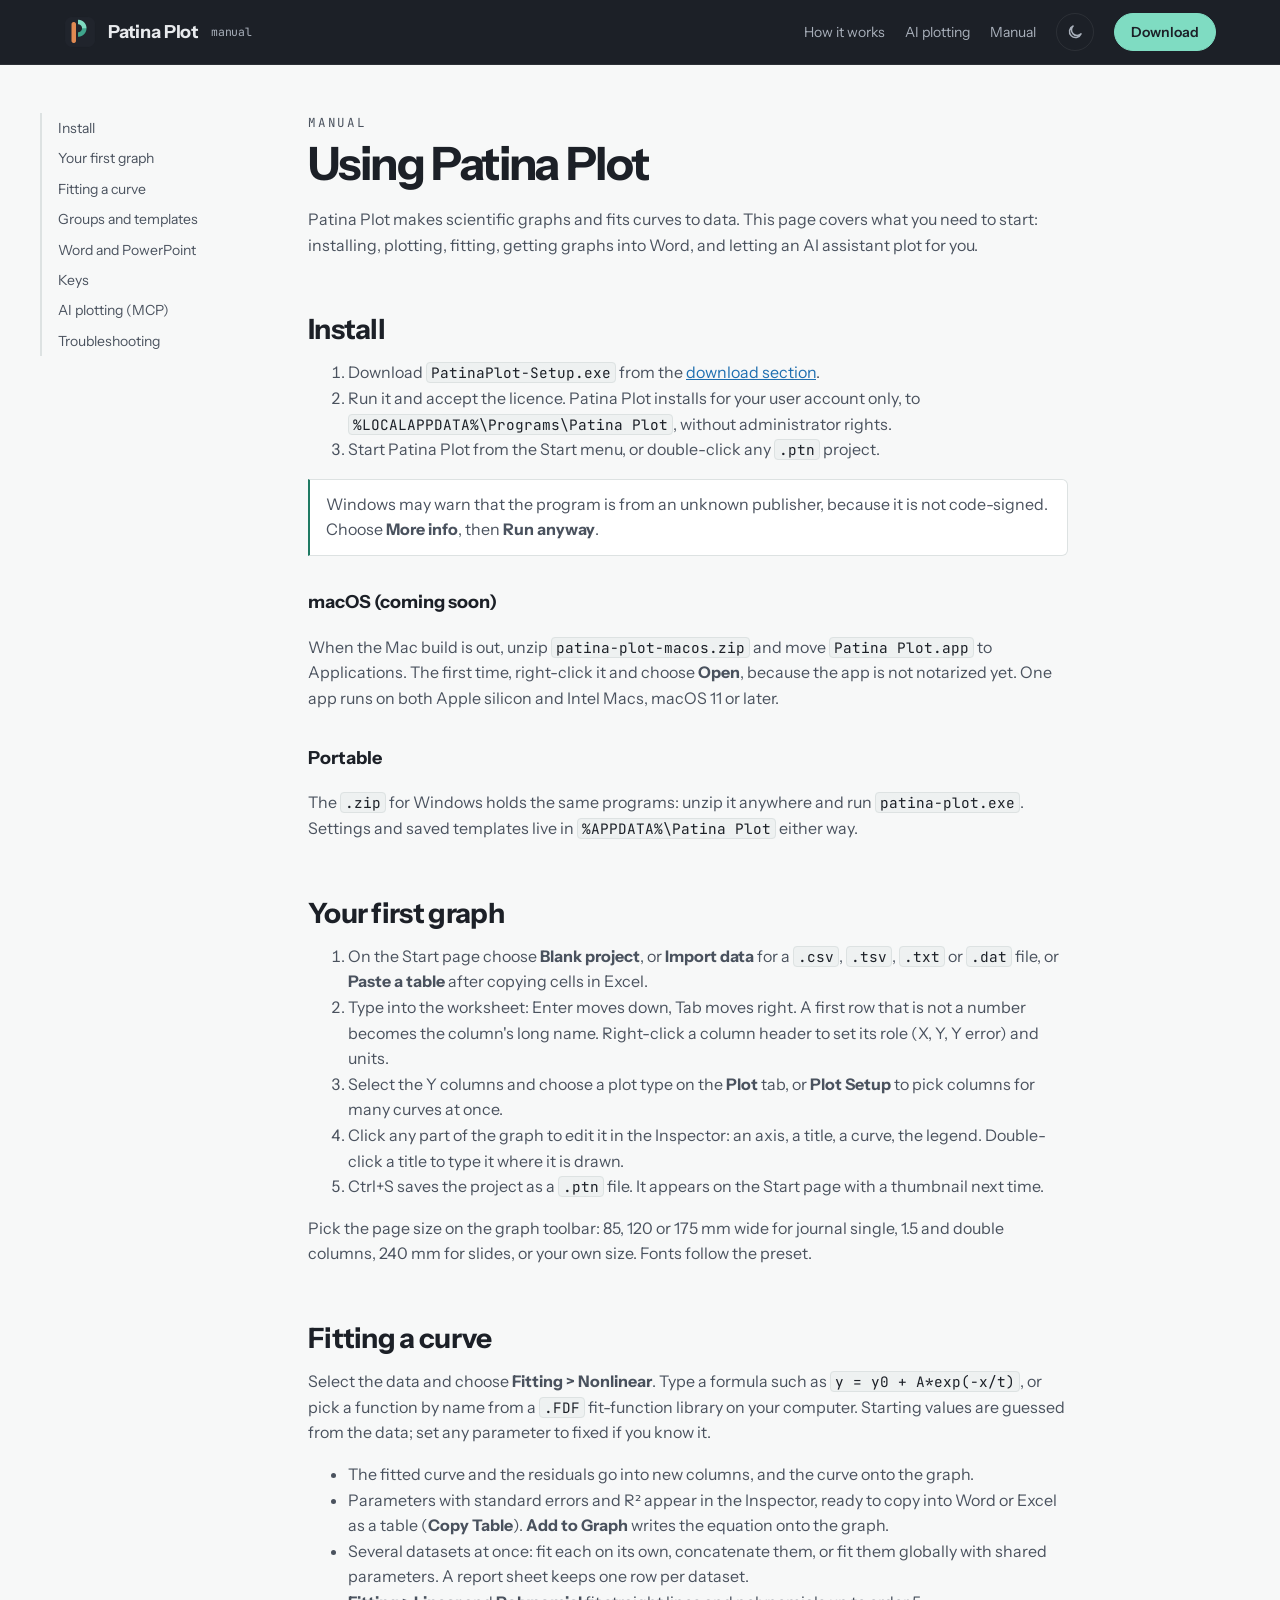
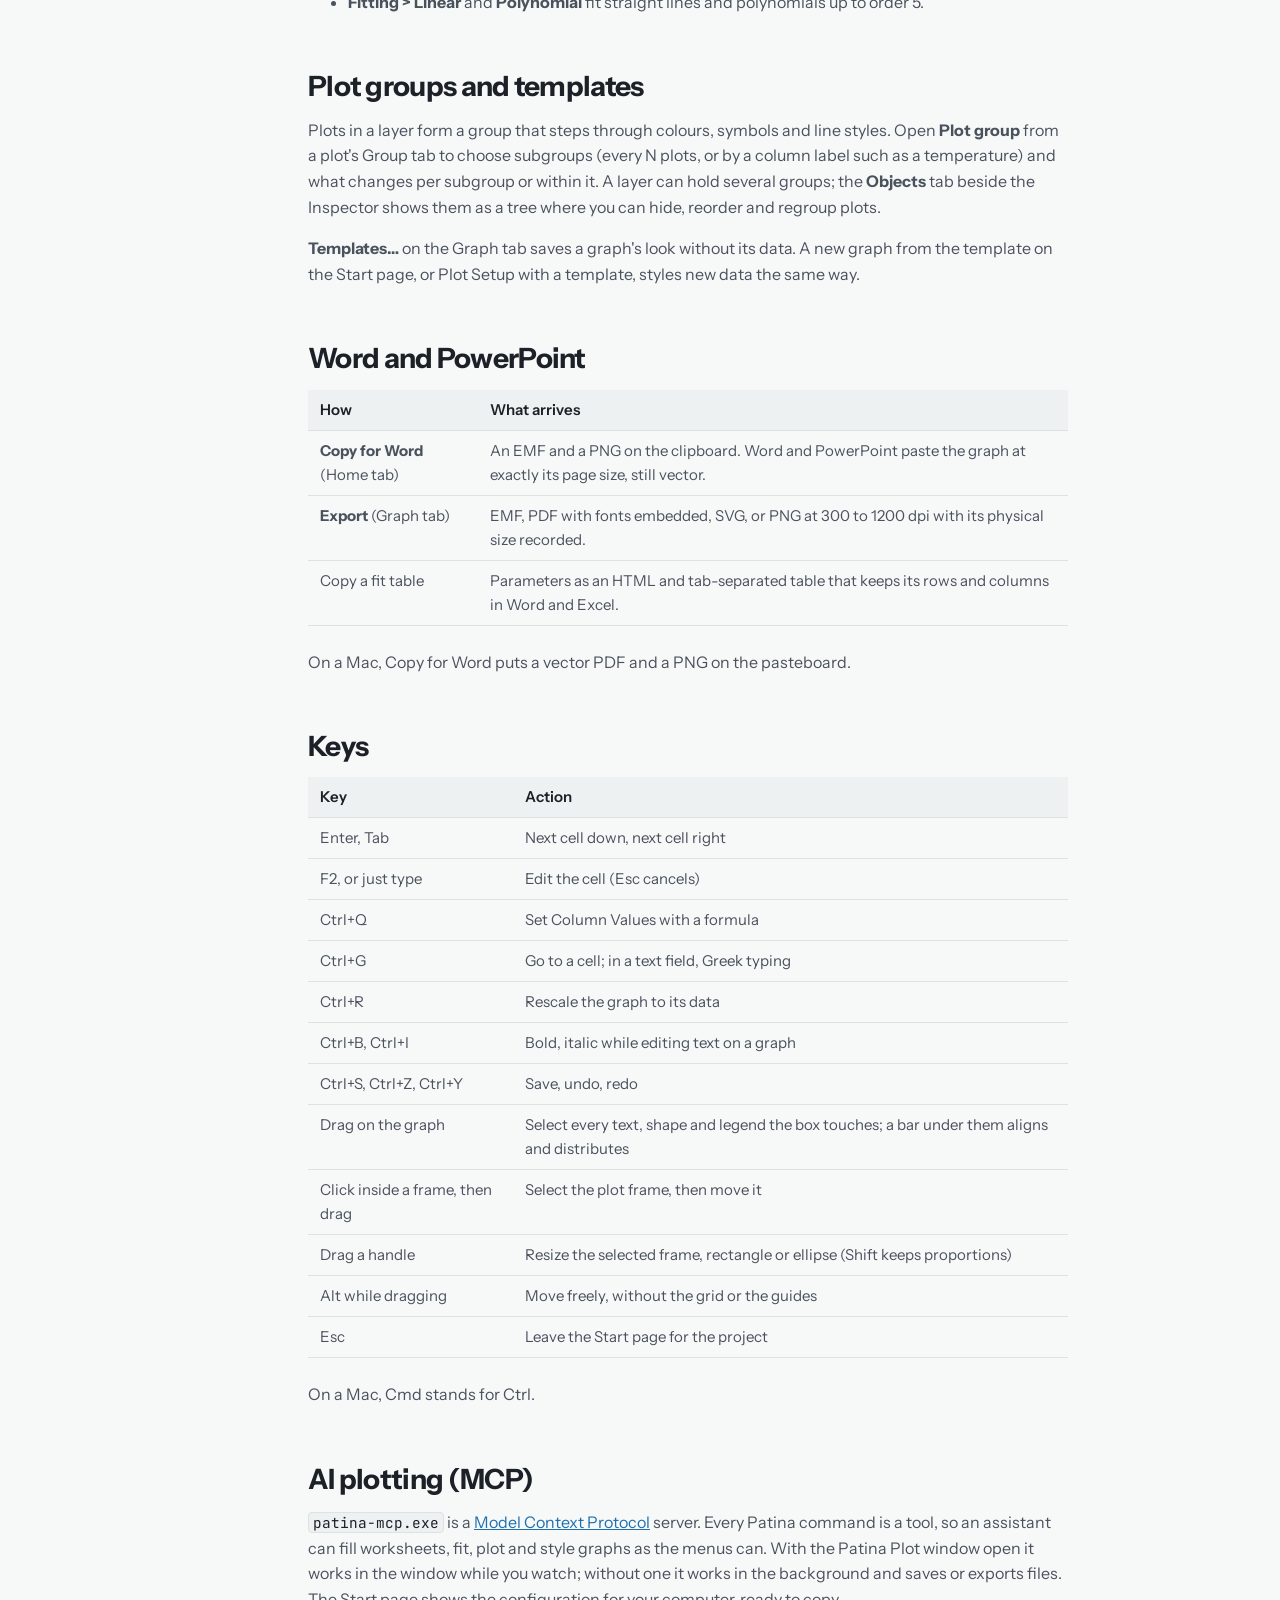
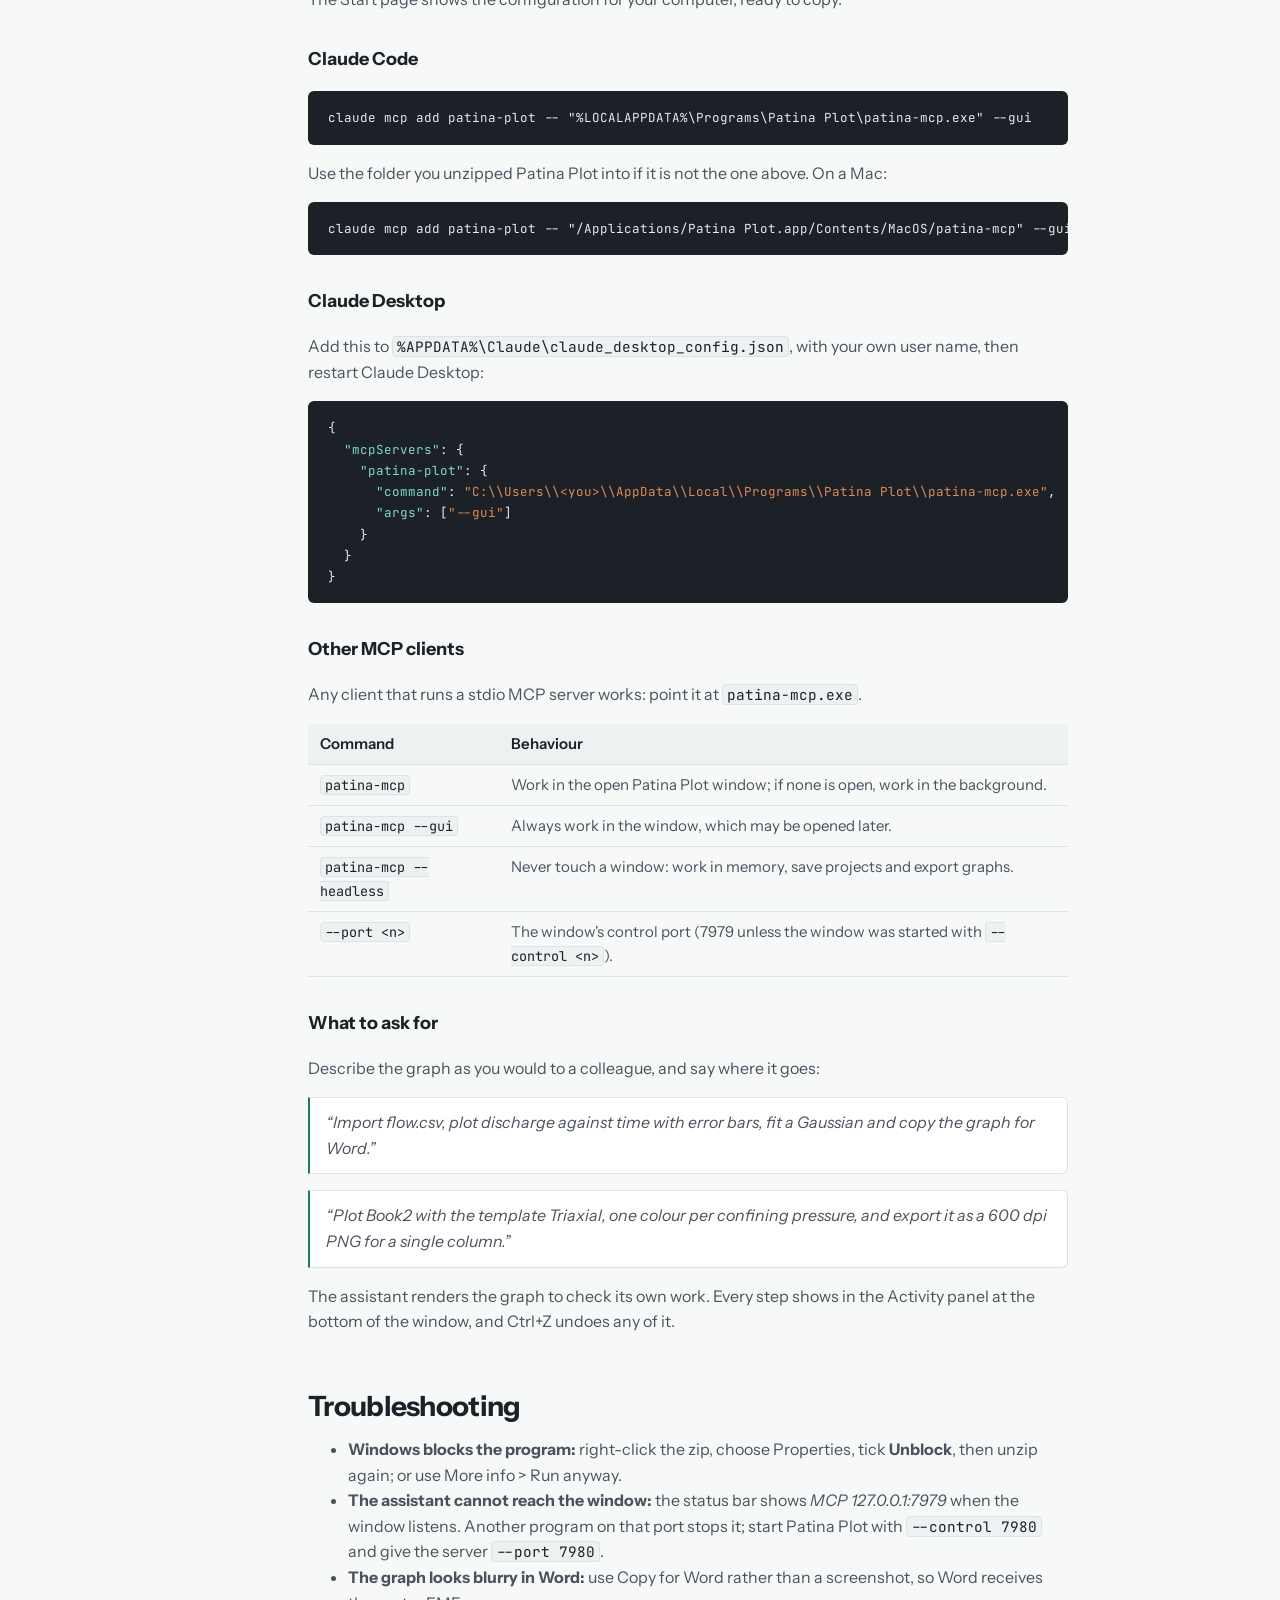
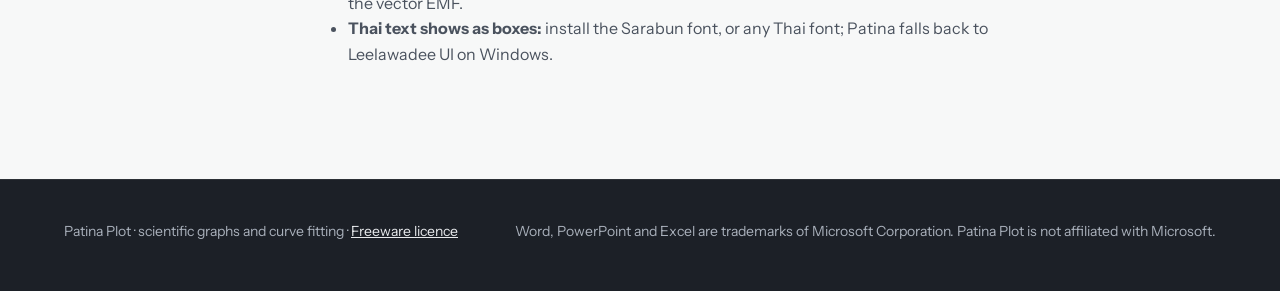
==== commit 7e40b374: "Pictures from a synthetic sand sample instead of the creep tests Co-Authored-By: Claude Opus 5.5 <no" ====
--- a/manual.html
+++ b/manual.html
@@ -182,7 +182,7 @@
     <p>Describe the graph as you would to a colleague, and say where it goes:</p>
     <div class="callout"><p><i>“Import flow.csv, plot discharge against time with error bars, fit
       a Gaussian and copy the graph for Word.”</i></p></div>
-    <div class="callout"><p><i>“Plot Book2 with the template Creep, one colour per temperature, and
+    <div class="callout"><p><i>“Plot Book2 with the template Triaxial, one colour per confining pressure, and
       export it as a 600 dpi PNG for a single column.”</i></p></div>
     <p>The assistant renders the graph to check its own work. Every step shows in the Activity
       panel at the bottom of the window, and Ctrl+Z undoes any of it.</p>
--- a/style.css
+++ b/style.css
@@ -119,7 +119,8 @@
 .brand img { width: var(--s7); height: var(--s7); }
 .brand small { font-family: var(--mono); font-weight: 400; font-size: var(--fs-2xs); color: var(--on-charcoal-2); }
 .top nav { margin-left: auto; display: flex; gap: var(--s5); align-items: center; }
-.top nav a { color: var(--on-charcoal-2); text-decoration: none; font-size: var(--fs-sm); }
+.top nav a { color: var(--on-charcoal-2); text-decoration: none; font-size: var(--fs-sm); white-space: nowrap; }
+.brand { white-space: nowrap; }
 .top nav a:hover { color: var(--on-charcoal); }
 
 .btn {
@@ -261,7 +262,8 @@
 .more { margin-top: var(--s4); }
 
 /* Gallery */
-.gallery { display: grid; grid-template-columns: minmax(0, 1fr) minmax(0, 1.25fr); gap: var(--s4); align-items: start; }
+.gallery { display: grid; grid-template-columns: repeat(2, minmax(0, 1fr)); gap: var(--s4); align-items: start; }
+.gallery .wide { grid-column: 1 / -1; }
 
 /* To the paper */
 .out { display: grid; grid-template-columns: repeat(3, minmax(0, 1fr)); gap: var(--s6); }
@@ -315,6 +317,8 @@
 
 @media (max-width: 960px) {
   .plot { grid-template-columns: minmax(0, 1fr); padding-right: var(--s4); }
+  .top nav a:not(.btn) { display: none; }
+  .curve .pts { display: none; }
   .flow { grid-template-columns: repeat(2, minmax(0, 1fr)); row-gap: var(--s7); }
   .bento { grid-template-columns: repeat(2, minmax(0, 1fr)); }
   .tile, .tile.wide { grid-column: span 2; }
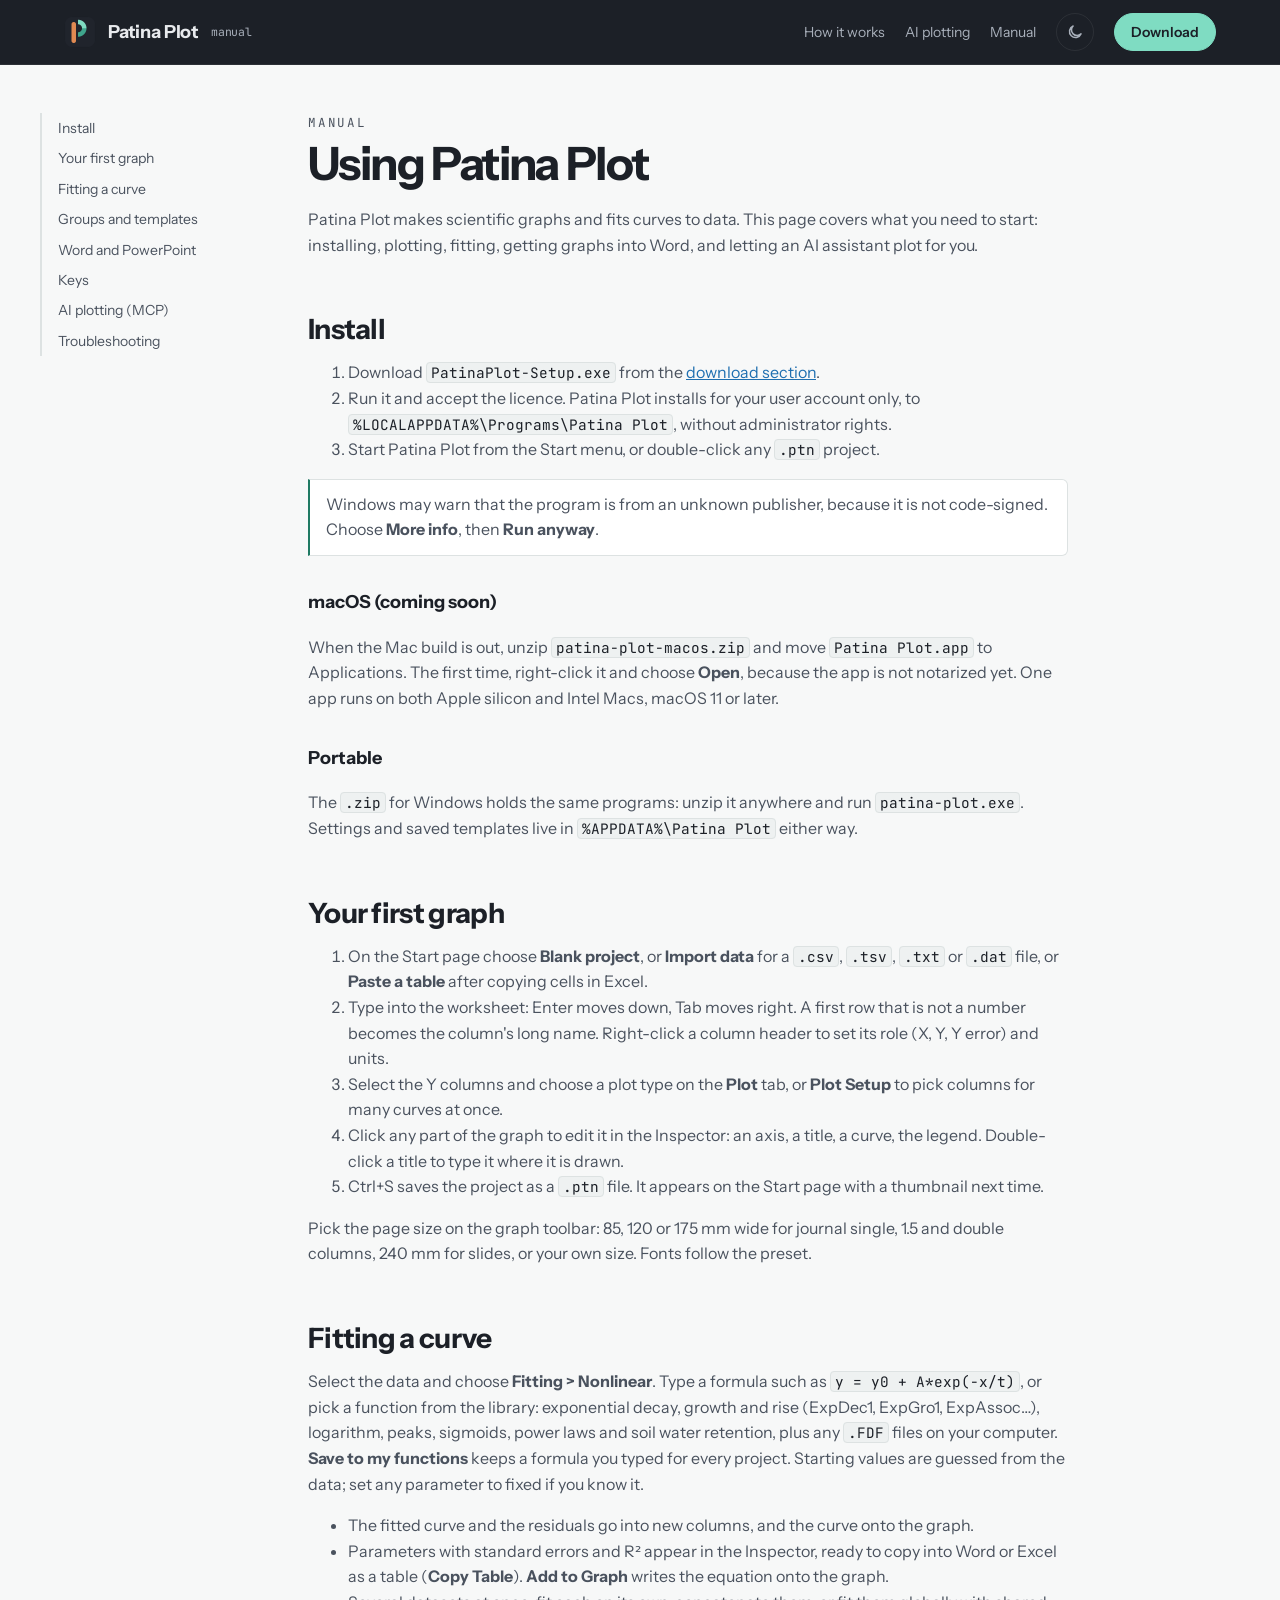
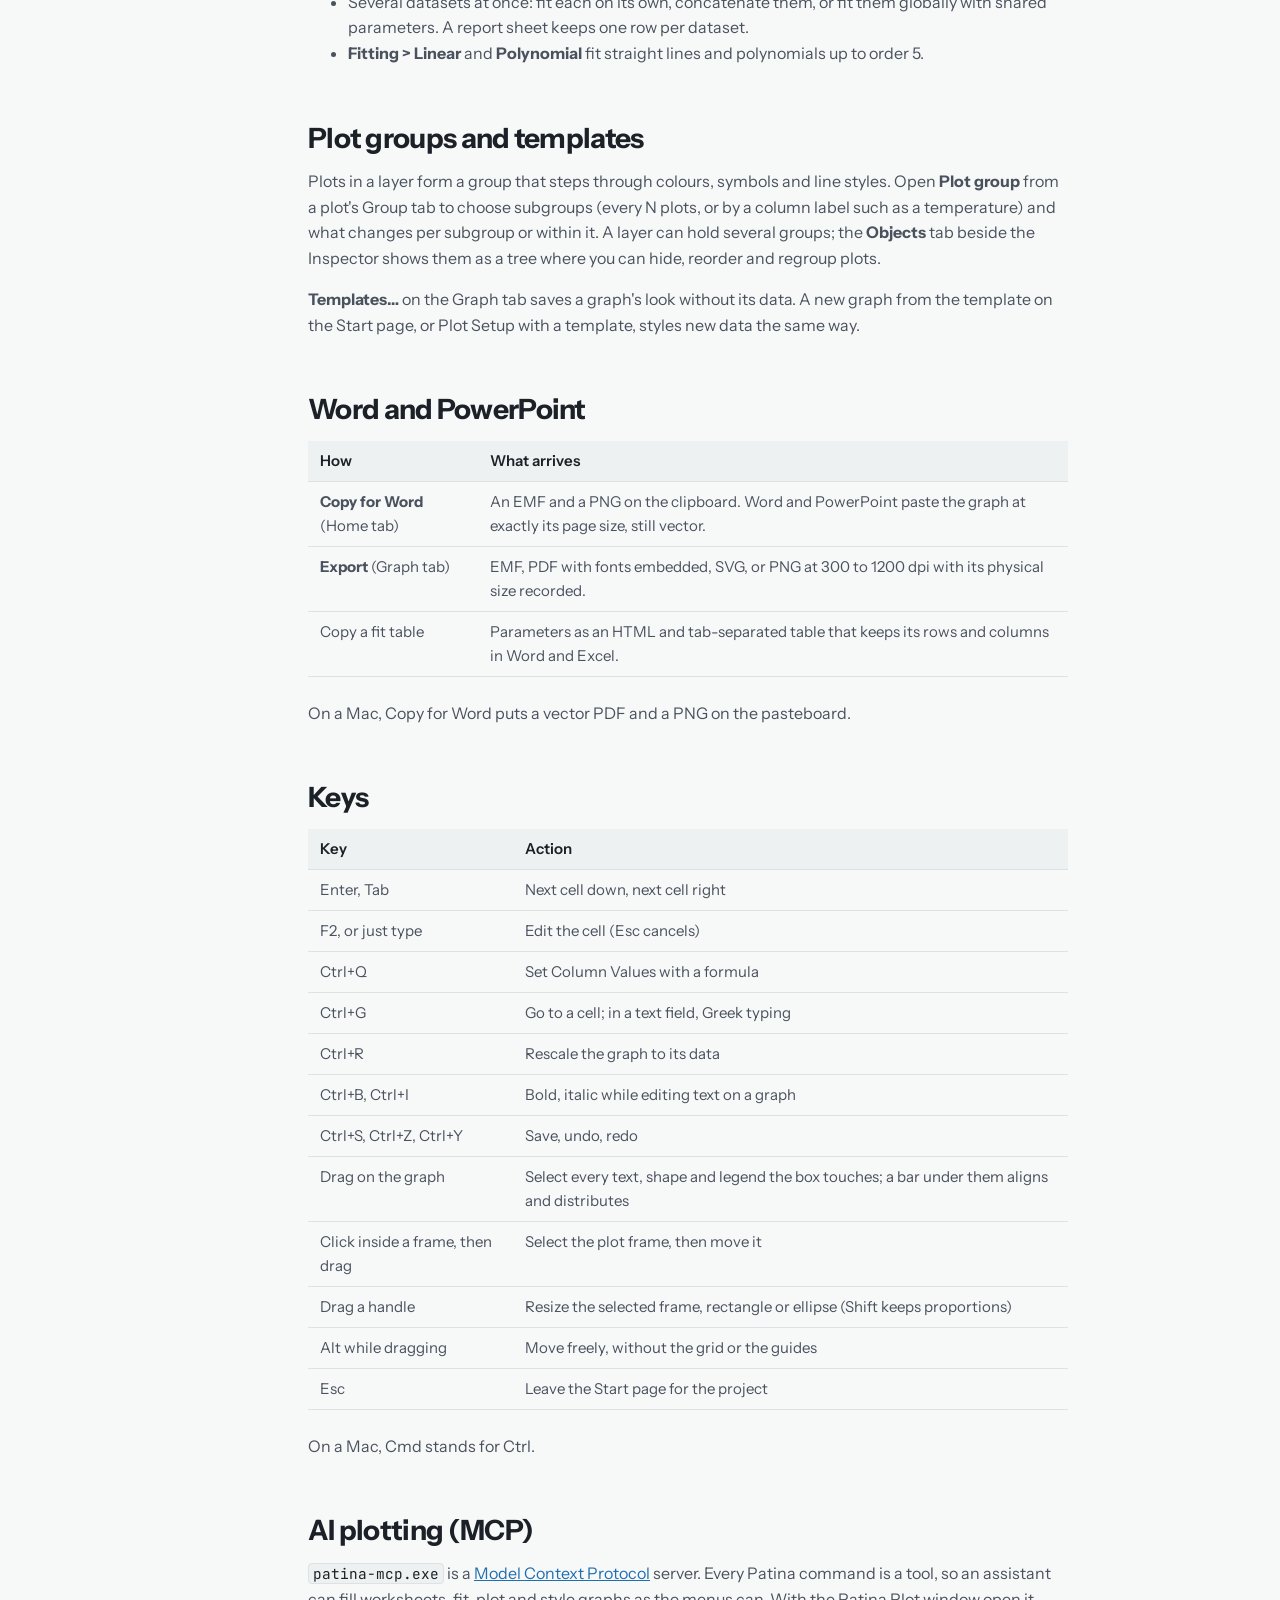
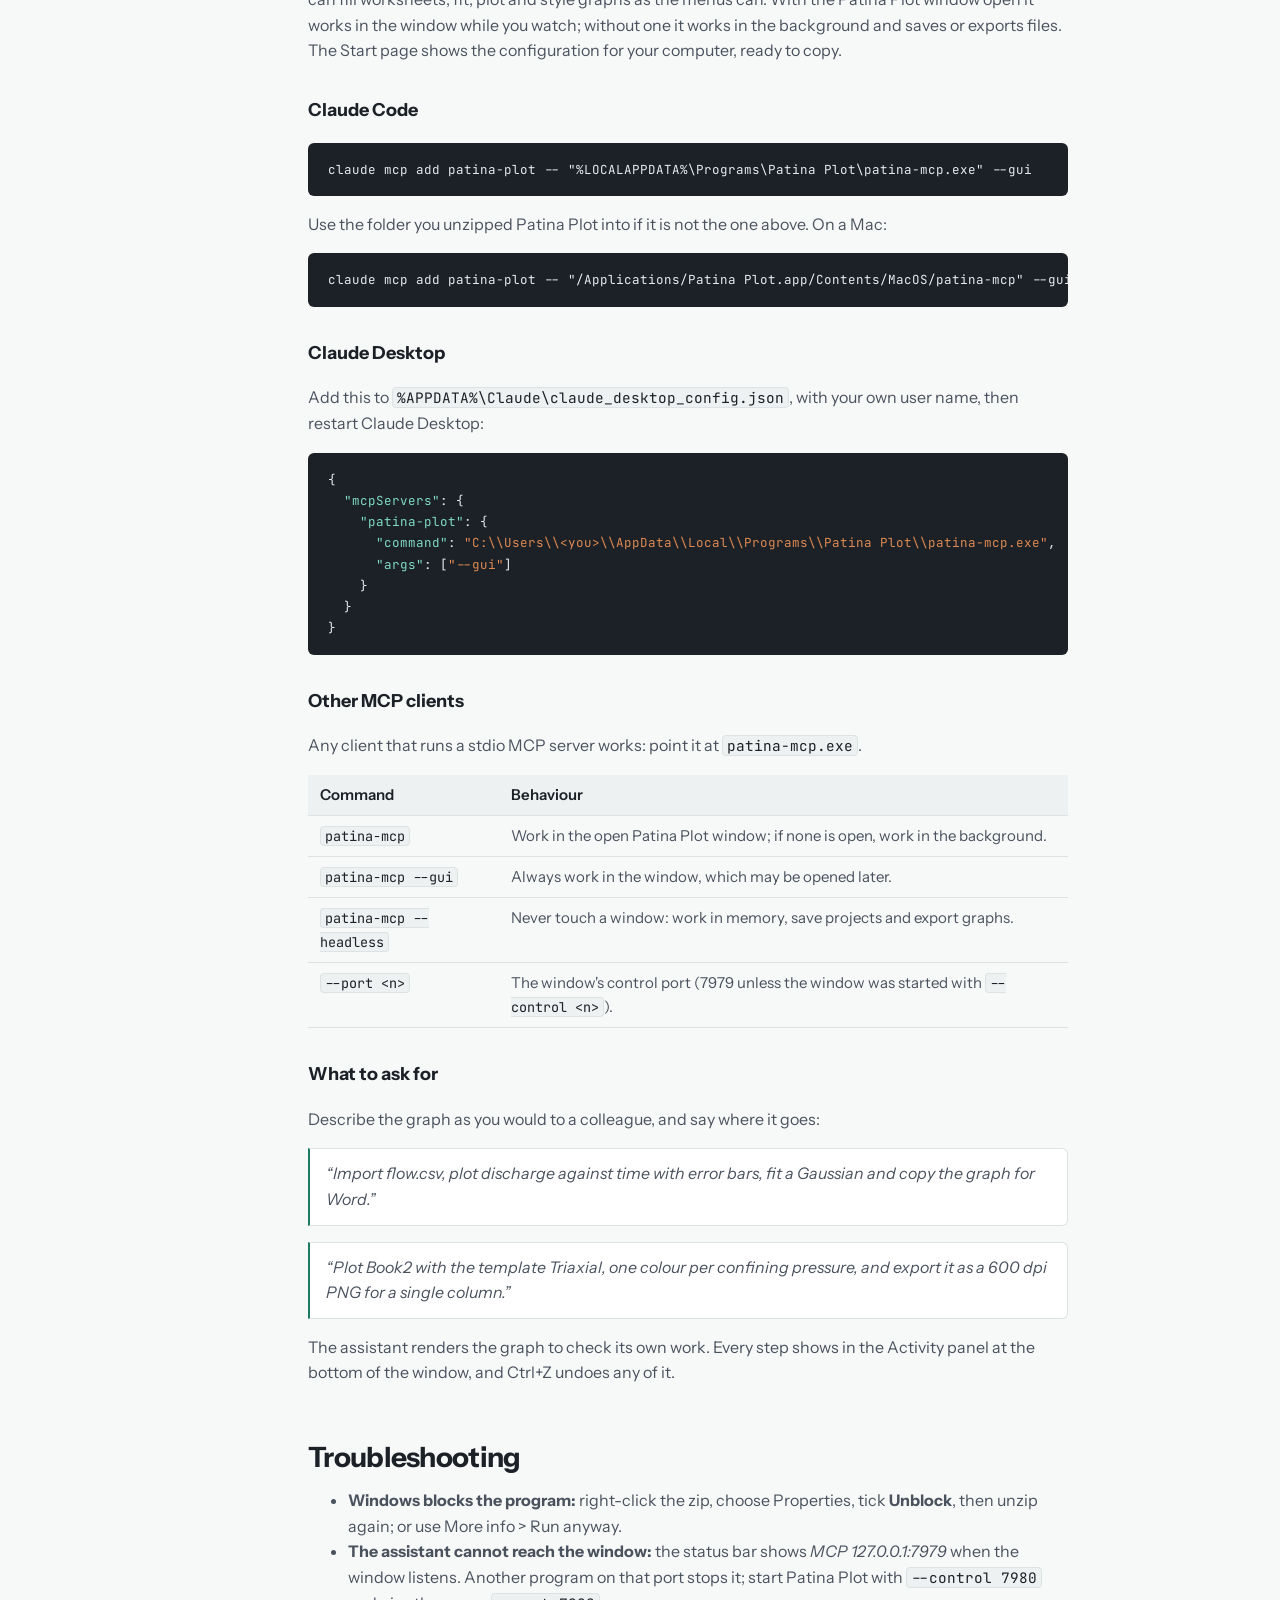
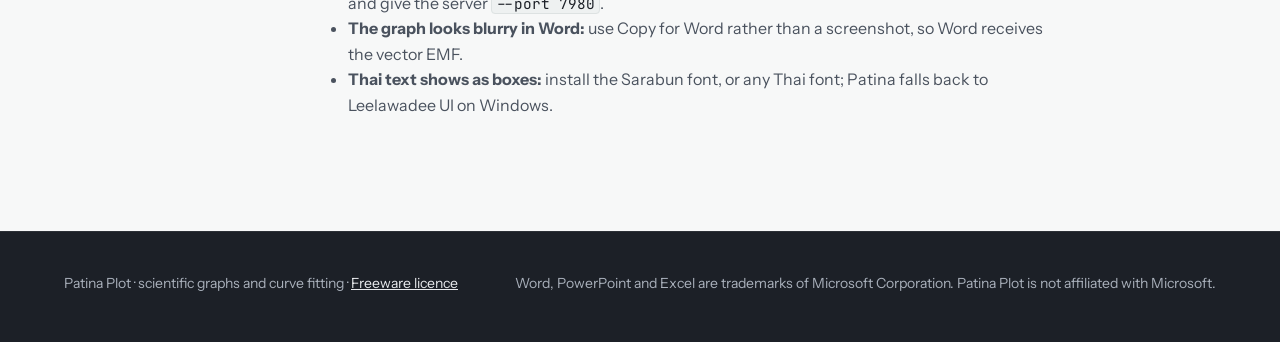
==== commit 7e7ffc51: "Patina Plot 0.1.2: Save As fix, built-in fit library" ====
--- a/manual.html
+++ b/manual.html
@@ -87,8 +87,10 @@
 
     <h2 id="fit">Fitting a curve</h2>
     <p>Select the data and choose <b>Fitting &gt; Nonlinear</b>. Type a formula such as
-      <code>y = y0 + A*exp(-x/t)</code>, or pick a function by name from a <code>.FDF</code>
-      fit-function library on your computer. Starting values are guessed from the data; set any
+      <code>y = y0 + A*exp(-x/t)</code>, or pick a function from the library: exponential decay,
+      growth and rise (ExpDec1, ExpGro1, ExpAssoc…), logarithm, peaks, sigmoids, power laws and soil
+      water retention, plus any <code>.FDF</code> files on your computer. <b>Save to my functions</b>
+      keeps a formula you typed for every project. Starting values are guessed from the data; set any
       parameter to fixed if you know it.</p>
     <ul>
       <li>The fitted curve and the residuals go into new columns, and the curve onto the graph.</li>
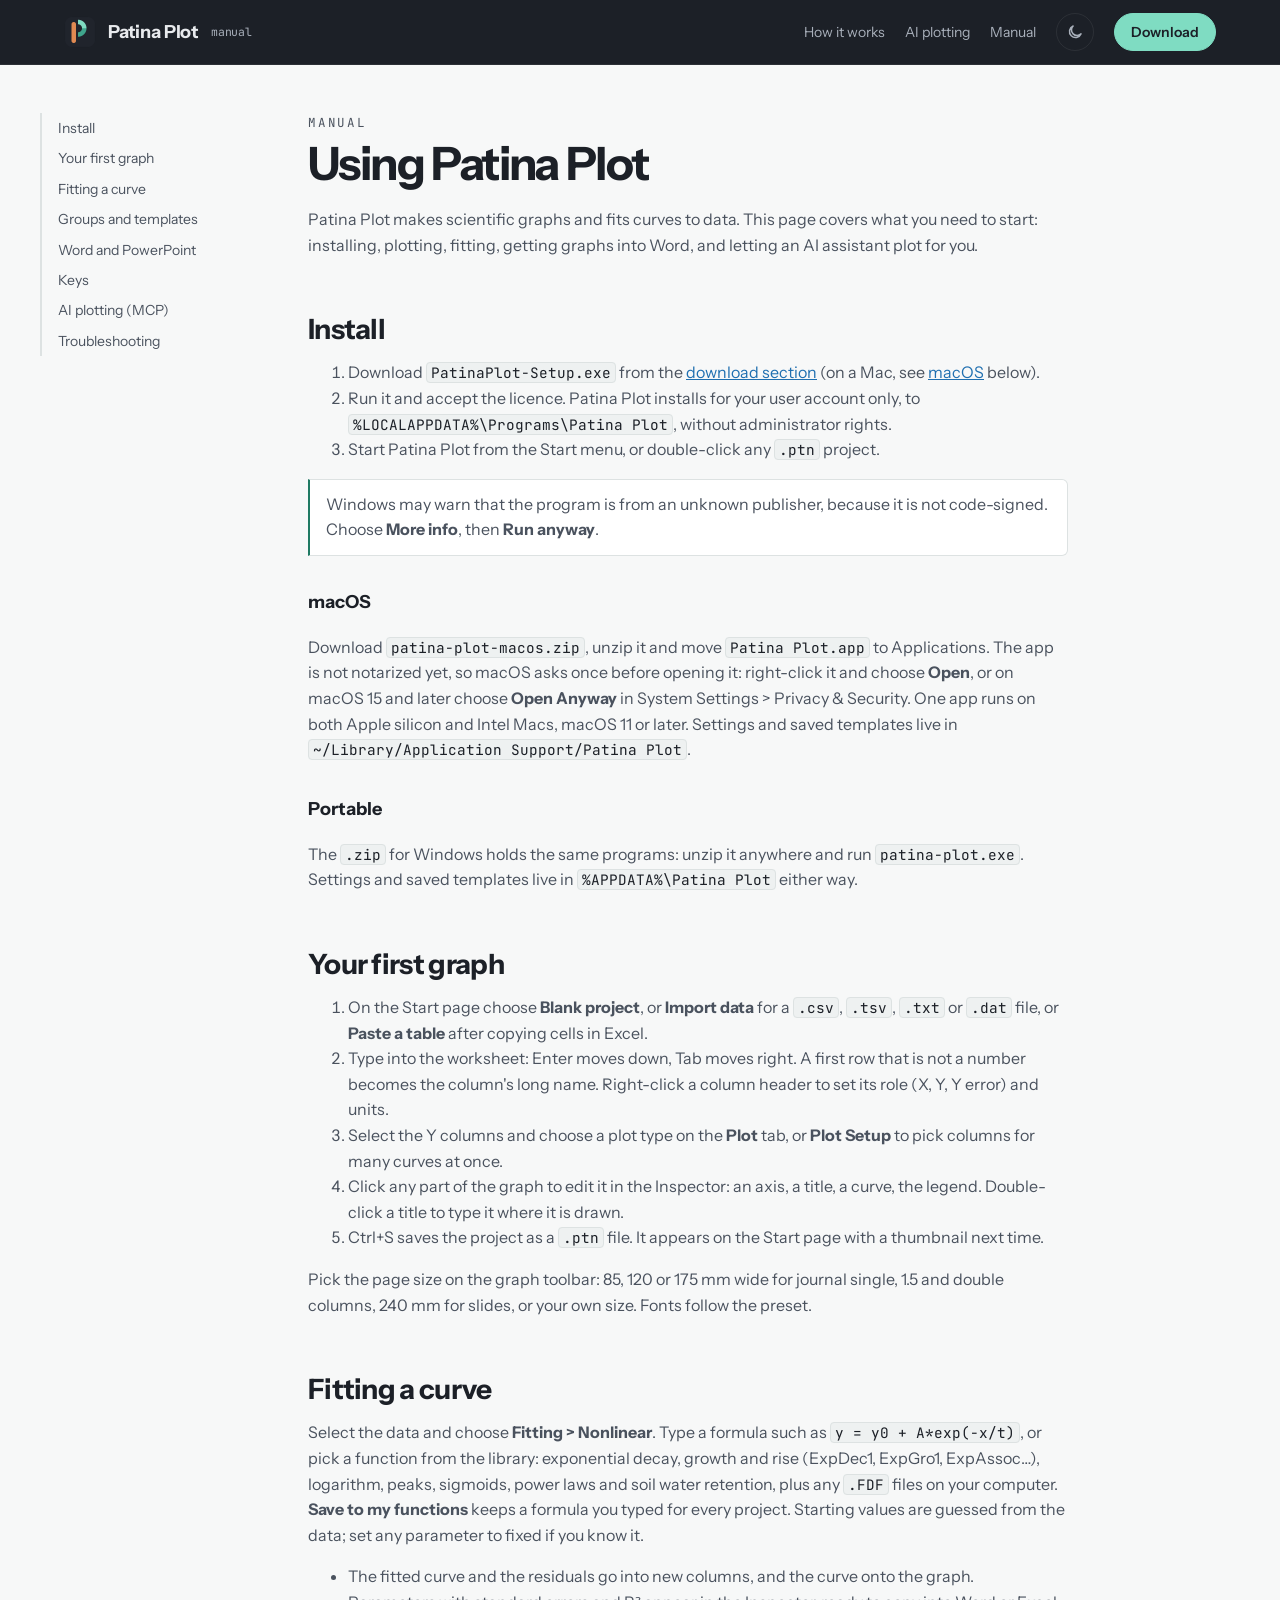
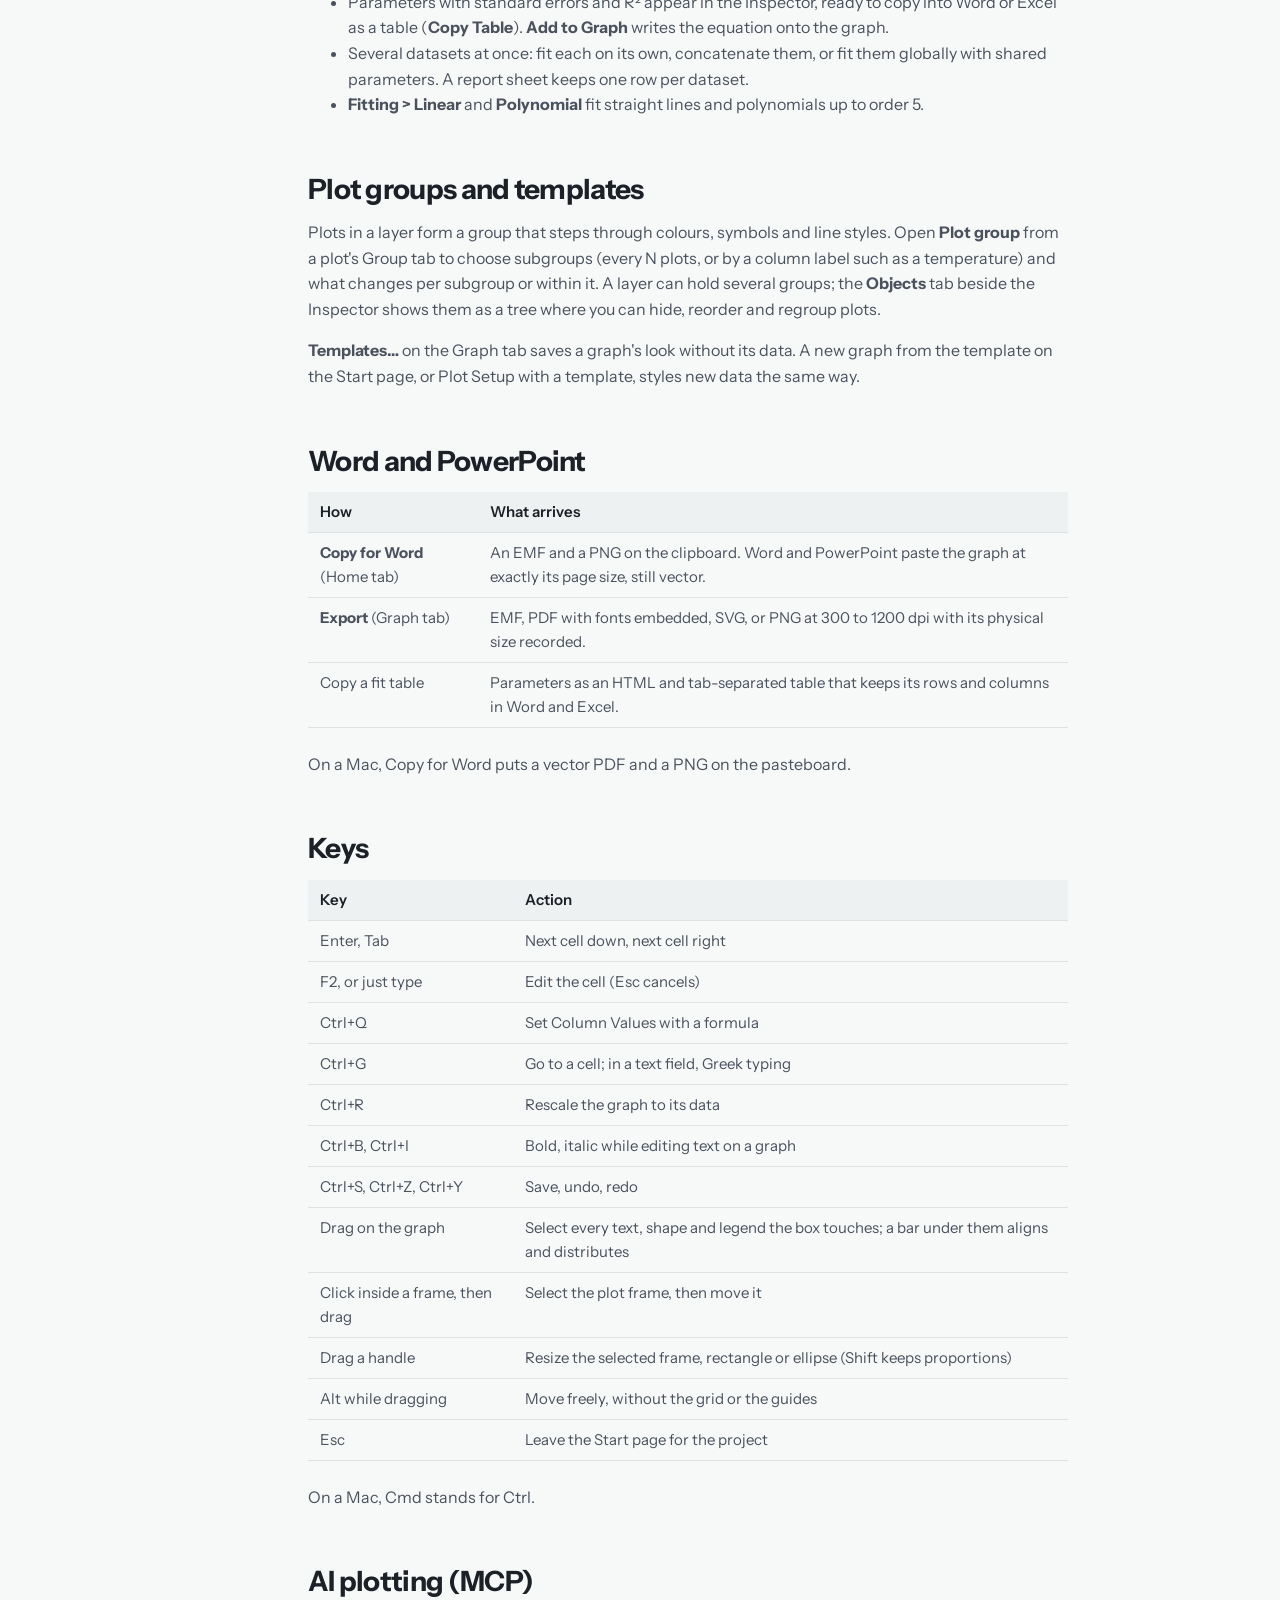
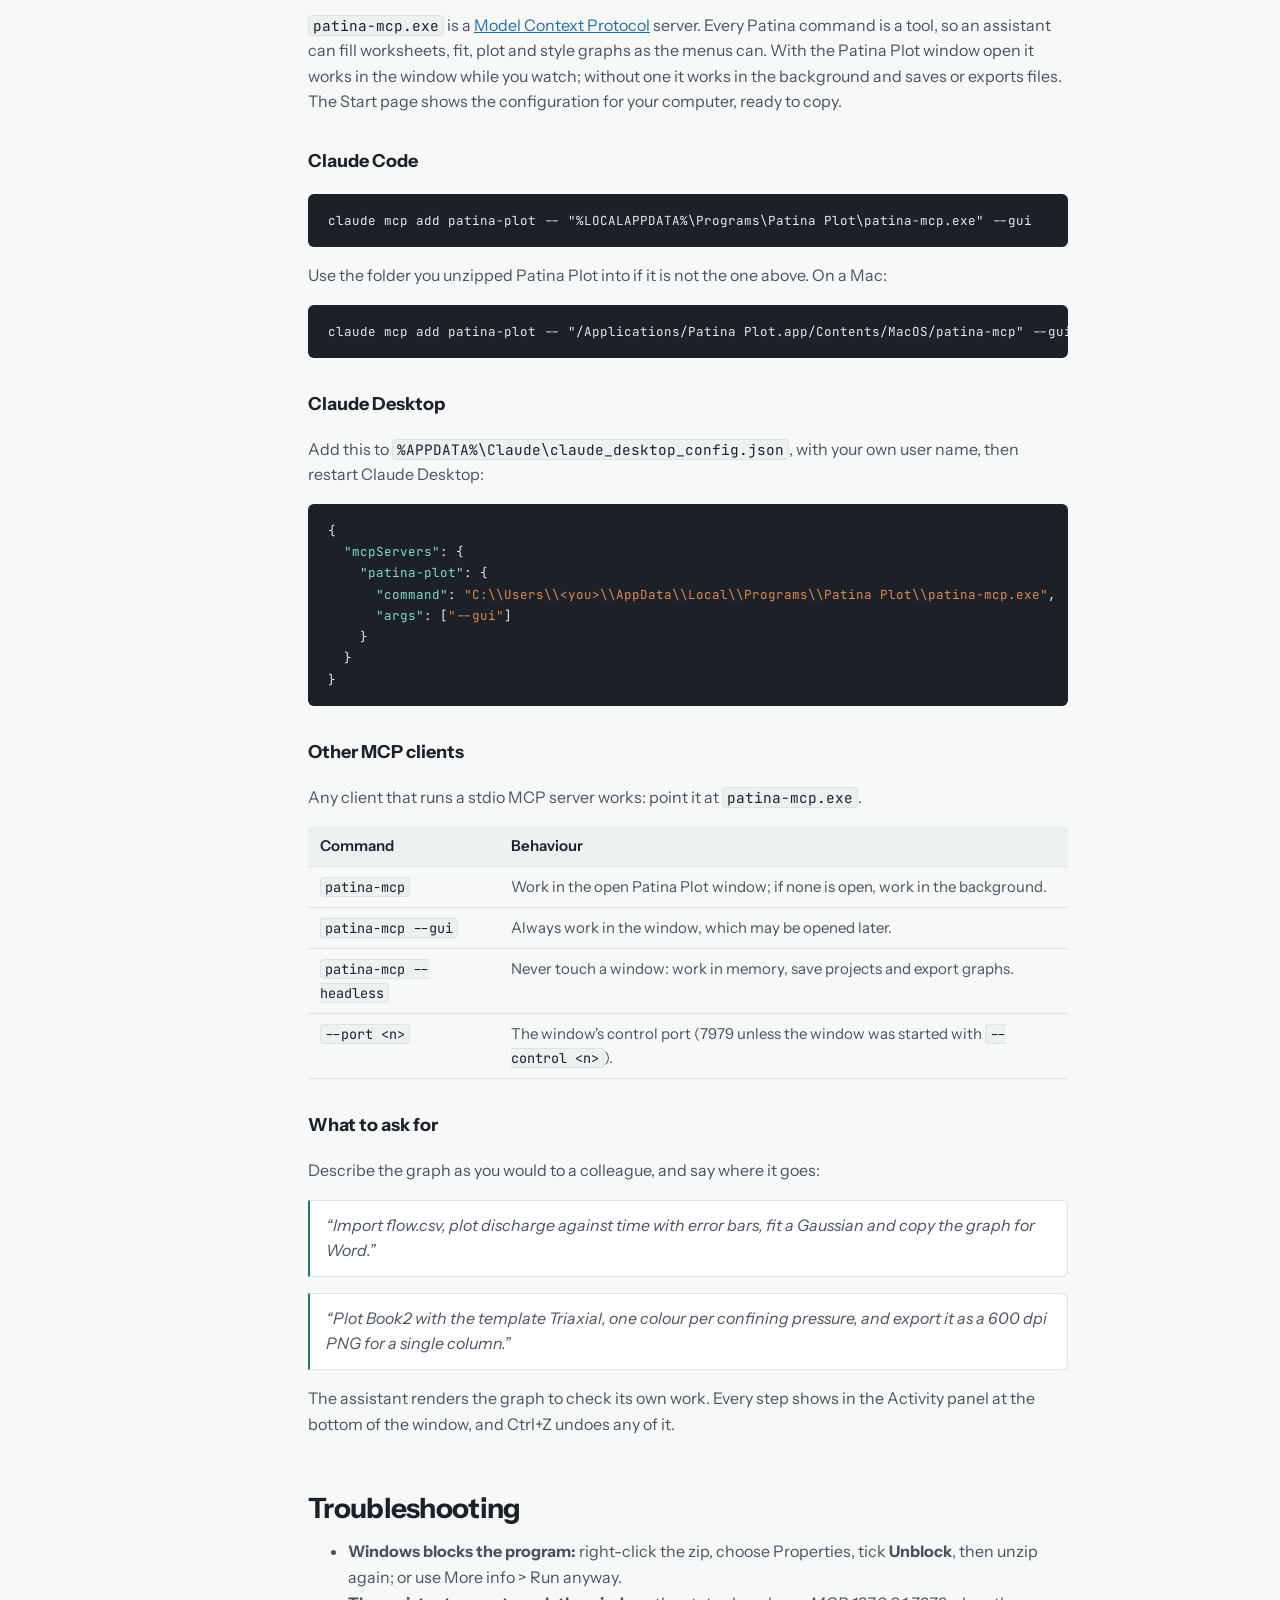
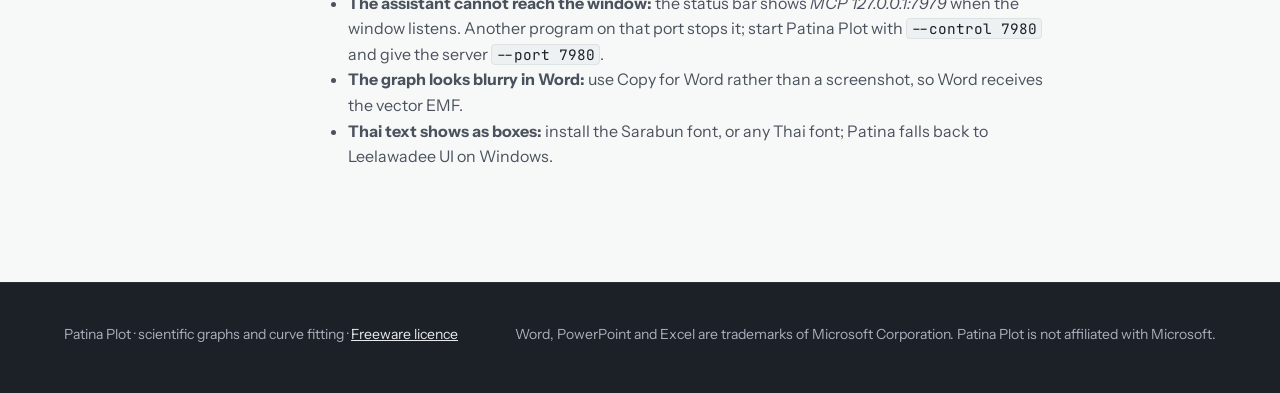
==== commit 76bffdd1: "Mac download button and install notes for 0.1.2 Co-Authored-By: Claude Opus 5.5 <noreply@anthropic.c" ====
--- a/manual.html
+++ b/manual.html
@@ -51,17 +51,19 @@
 
     <h2 id="install">Install</h2>
     <ol>
-      <li>Download <code>PatinaPlot-Setup.exe</code> from the <a href="./#download">download section</a>.</li>
+      <li>Download <code>PatinaPlot-Setup.exe</code> from the <a href="./#download">download section</a> (on a Mac, see <a href="#macos">macOS</a> below).</li>
       <li>Run it and accept the licence. Patina Plot installs for your user account only, to
         <code>%LOCALAPPDATA%\Programs\Patina Plot</code>, without administrator rights.</li>
       <li>Start Patina Plot from the Start menu, or double-click any <code>.ptn</code> project.</li>
     </ol>
     <div class="callout"><p>Windows may warn that the program is from an unknown publisher,
       because it is not code-signed. Choose <b>More info</b>, then <b>Run anyway</b>.</p></div>
-    <h3>macOS (coming soon)</h3>
-    <p>When the Mac build is out, unzip <code>patina-plot-macos.zip</code> and move <code>Patina Plot.app</code> to Applications.
-      The first time, right-click it and choose <b>Open</b>, because the app is not notarized yet.
-      One app runs on both Apple silicon and Intel Macs, macOS 11 or later.</p>
+    <h3 id="macos">macOS</h3>
+    <p>Download <code>patina-plot-macos.zip</code>, unzip it and move <code>Patina Plot.app</code> to Applications.
+      The app is not notarized yet, so macOS asks once before opening it: right-click it and choose
+      <b>Open</b>, or on macOS 15 and later choose <b>Open Anyway</b> in System Settings &gt; Privacy &amp; Security.
+      One app runs on both Apple silicon and Intel Macs, macOS 11 or later. Settings and saved templates
+      live in <code>~/Library/Application Support/Patina Plot</code>.</p>
     <h3>Portable</h3>
     <p>The <code>.zip</code> for Windows holds the same programs: unzip it anywhere and run
       <code>patina-plot.exe</code>. Settings and saved templates live in
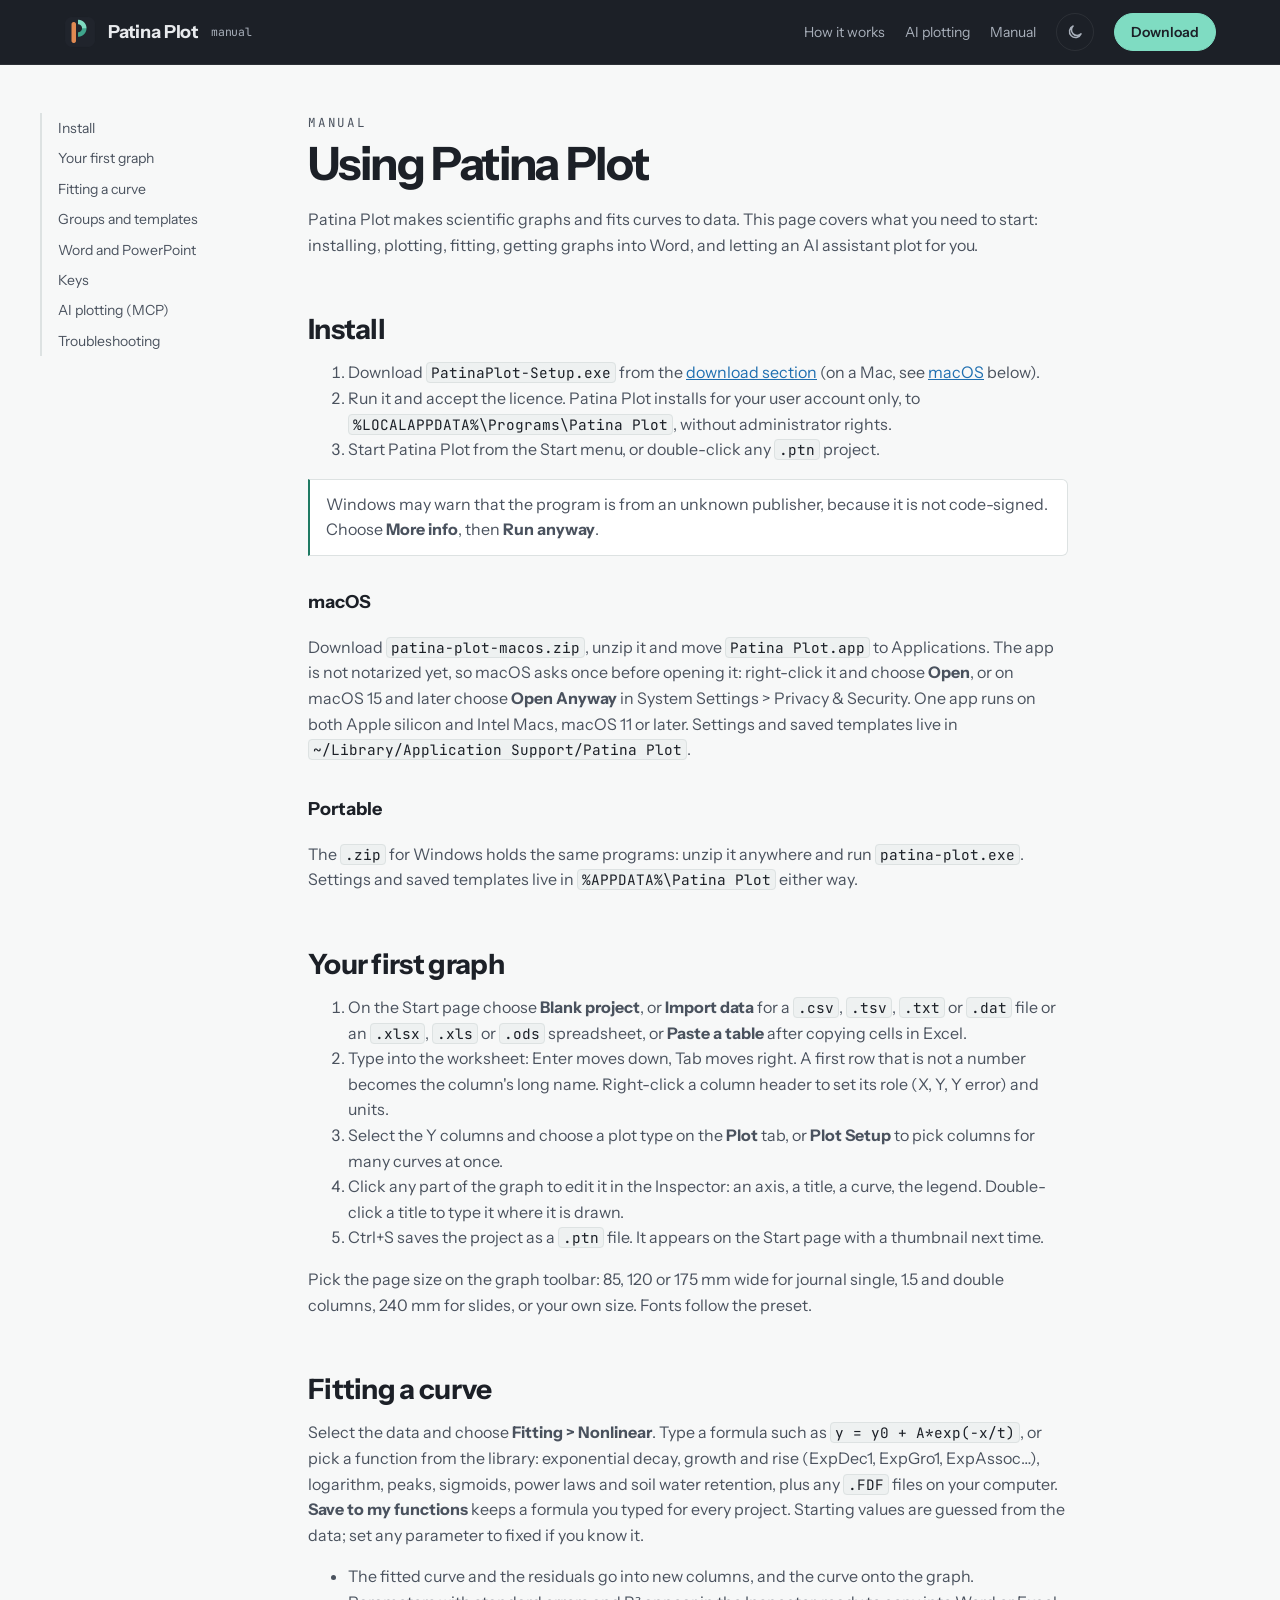
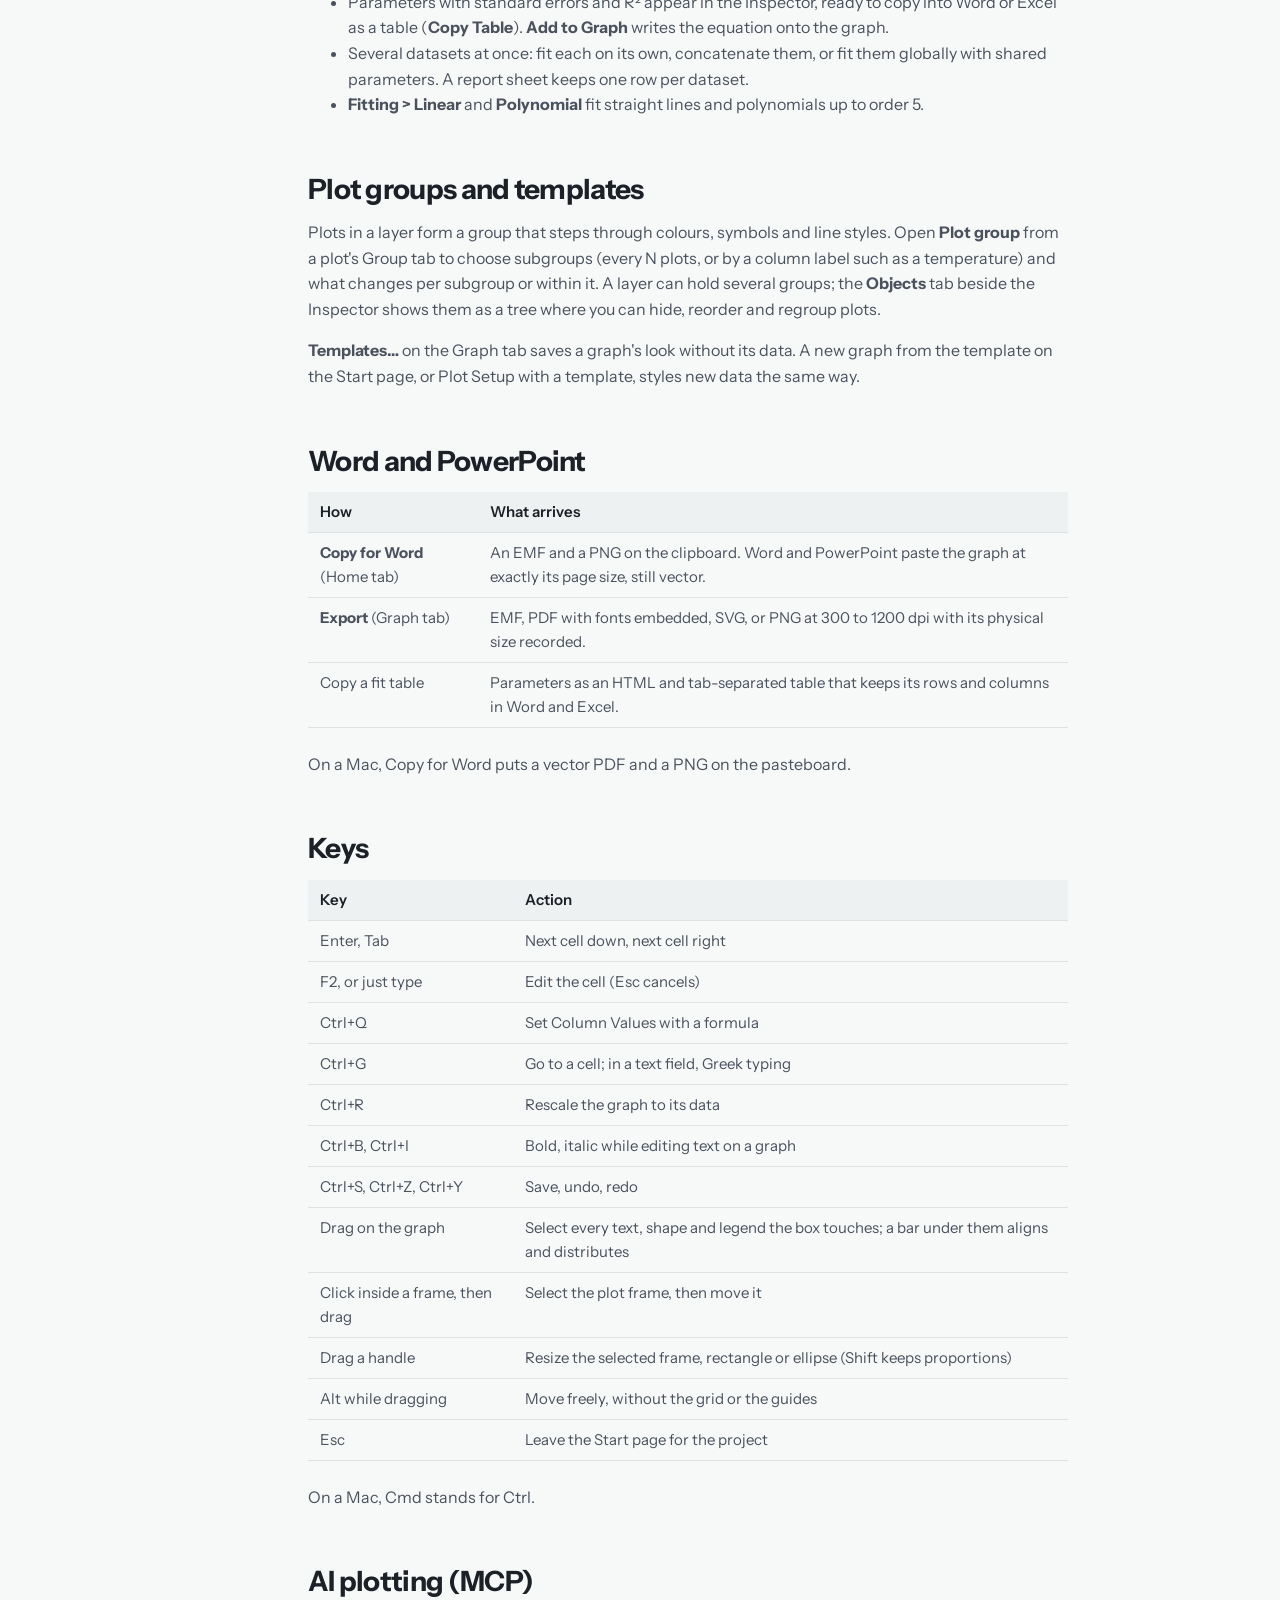
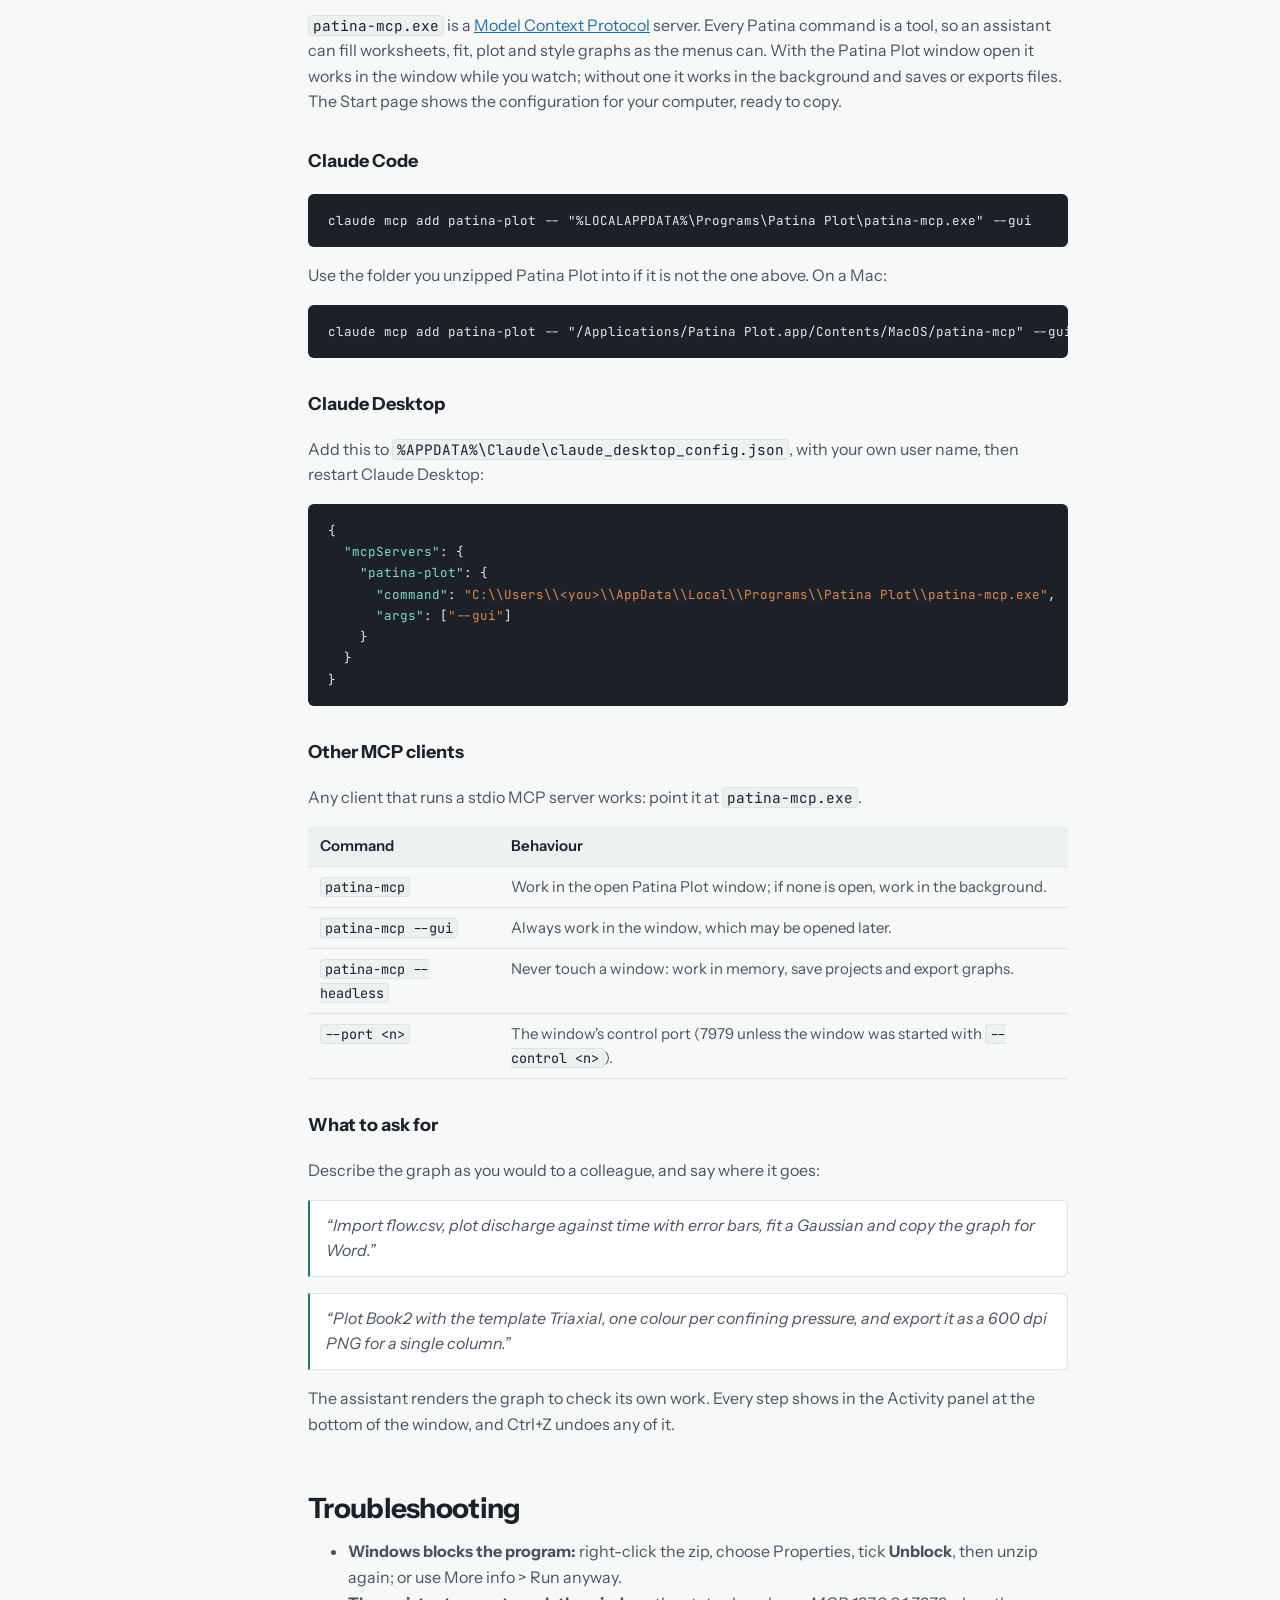
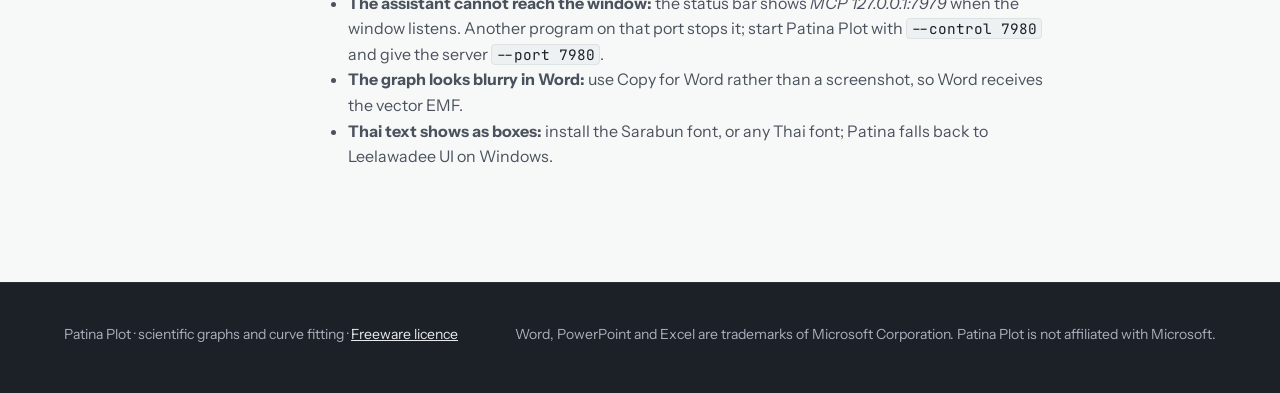
==== commit 7e66aaf3: "Patina Plot 0.1.3 for Windows version.json points at v0.1.3 without a "mac" line, so 0.1.2 on Window" ====
--- a/manual.html
+++ b/manual.html
@@ -9,7 +9,7 @@
 <link rel="preconnect" href="https://fonts.googleapis.com">
 <link rel="preconnect" href="https://fonts.gstatic.com" crossorigin>
 <link href="https://fonts.googleapis.com/css2?family=Instrument+Sans:wght@400;600;700&family=JetBrains+Mono:wght@400;700&display=swap" rel="stylesheet">
-<link rel="stylesheet" href="style.css">
+<link rel="stylesheet" href="style.css?v=2">
 <script src="theme.js"></script>
 </head>
 <body>
@@ -72,7 +72,8 @@
     <h2 id="first">Your first graph</h2>
     <ol>
       <li>On the Start page choose <b>Blank project</b>, or <b>Import data</b> for a
-        <code>.csv</code>, <code>.tsv</code>, <code>.txt</code> or <code>.dat</code> file, or
+        <code>.csv</code>, <code>.tsv</code>, <code>.txt</code> or <code>.dat</code> file or an
+        <code>.xlsx</code>, <code>.xls</code> or <code>.ods</code> spreadsheet, or
         <b>Paste a table</b> after copying cells in Excel.</li>
       <li>Type into the worksheet: Enter moves down, Tab moves right. A first row that is not a
         number becomes the column's long name. Right-click a column header to set its role (X, Y,
--- a/style.css
+++ b/style.css
@@ -338,3 +338,14 @@
   section { padding: var(--s12) 0; }
   table { display: block; overflow-x: auto; }
 }
+
+/* Sister app from the same team, at the top of the footer */
+footer .family { justify-content: flex-start; align-items: center; gap: var(--s4) var(--s7); padding-bottom: var(--s7); margin-bottom: var(--s7); border-bottom: var(--hair) solid var(--charcoal-line); }
+.family-label { font-family: var(--mono); font-size: var(--fs-2xs); letter-spacing: var(--tracking-caps); text-transform: uppercase; color: var(--on-charcoal-2); }
+.sibling { display: flex; align-items: center; gap: var(--s4); max-width: 600px; min-height: var(--touch); padding: var(--s3) var(--s5) var(--s3) var(--s3); border: var(--hair) solid var(--charcoal-line); border-radius: var(--radius); color: var(--on-charcoal); text-decoration: none; transition: border-color var(--dur); }
+.sibling img { width: 40px; height: 40px; flex: none; }
+.sibling b { display: block; font-size: var(--fs-md); }
+.sibling small { display: block; font-size: var(--fs-xs); line-height: 1.45; color: var(--on-charcoal-2); }
+.sibling svg { width: var(--icon); height: var(--icon); flex: none; color: var(--mint); }
+.sibling:hover { border-color: var(--mint); }
+.sibling:focus-visible { outline: var(--line) solid var(--mint); outline-offset: var(--focus-gap); }
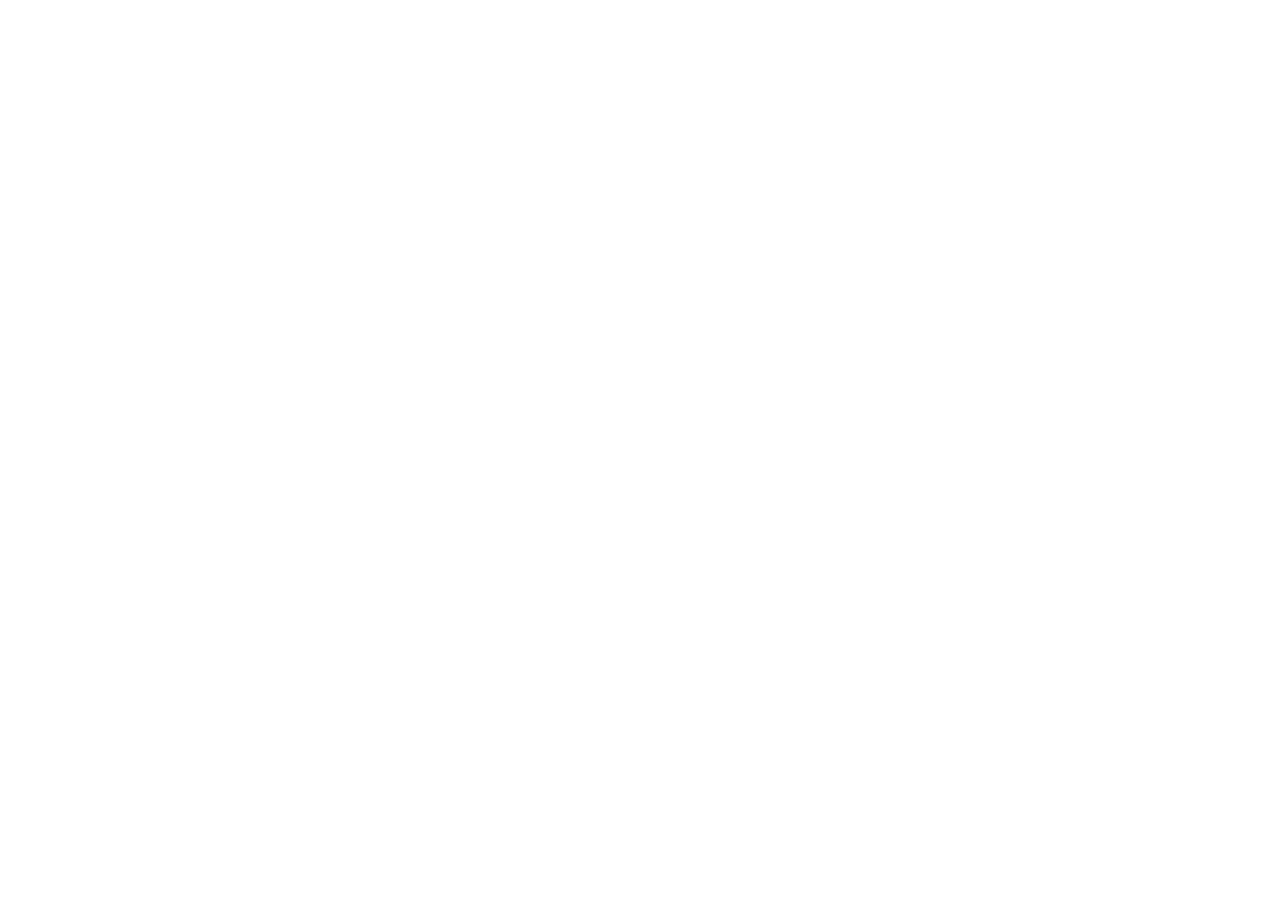
==== commit 807206c9: "Moved to vellumplot.github.io: the pages redirect; version.json stays for Patina Plot 0.1.x Co-Autho" ====
--- a/manual.html
+++ b/manual.html
@@ -3,215 +3,15 @@
 <head>
 <meta charset="utf-8">
 <meta name="viewport" content="width=device-width, initial-scale=1">
-<title>Patina Plot manual</title>
-<meta name="description" content="Install Patina Plot, make your first graph, fit a curve, paste the graph into Word, and connect an AI assistant through MCP.">
-<link rel="icon" href="assets/icon.svg" type="image/svg+xml">
-<link rel="preconnect" href="https://fonts.googleapis.com">
-<link rel="preconnect" href="https://fonts.gstatic.com" crossorigin>
-<link href="https://fonts.googleapis.com/css2?family=Instrument+Sans:wght@400;600;700&family=JetBrains+Mono:wght@400;700&display=swap" rel="stylesheet">
-<link rel="stylesheet" href="style.css?v=2">
-<script src="theme.js"></script>
+<title>Vellum Plot manual</title>
+<link rel="canonical" href="https://vellumplot.github.io/manual.html">
+<meta http-equiv="refresh" content="0; url=https://vellumplot.github.io/manual.html">
+<script>location.replace("https://vellumplot.github.io/manual.html" + location.hash);</script>
+<style>body{font:16px/1.5 system-ui,sans-serif;max-width:36em;margin:4em auto;padding:0 1em;color:#1c2027}a{color:#0f7a6c}</style>
 </head>
 <body>
-
-<header class="top">
-  <div class="wrap">
-    <a class="brand" href="./"><img src="assets/icon-256.png" alt="">Patina Plot <small>manual</small></a>
-    <nav>
-      <a href="./#workflow">How it works</a>
-      <a href="./#agents">AI plotting</a>
-      <a href="manual.html">Manual</a>
-      <button class="theme-toggle" type="button" aria-label="Switch theme">
-        <svg class="to-dark" viewBox="0 0 24 24" fill="none" stroke="currentColor" stroke-width="2" stroke-linecap="round" stroke-linejoin="round" aria-hidden="true"><path d="M20 14.5A8 8 0 1 1 9.5 4a6.5 6.5 0 0 0 10.5 10.5z"/></svg>
-        <svg class="to-light" viewBox="0 0 24 24" fill="none" stroke="currentColor" stroke-width="2" stroke-linecap="round" stroke-linejoin="round" aria-hidden="true"><circle cx="12" cy="12" r="4"/><path d="M12 2v2M12 20v2M4.9 4.9l1.4 1.4M17.7 17.7l1.4 1.4M2 12h2M20 12h2M4.9 19.1l1.4-1.4M17.7 6.3l1.4-1.4"/></svg>
-      </button>
-      <a class="btn small primary" href="./#download">Download</a>
-    </nav>
-  </div>
-</header>
-
-<main class="wrap doc">
-  <nav class="toc" aria-label="Contents">
-    <a href="#install">Install</a>
-    <a href="#first">Your first graph</a>
-    <a href="#fit">Fitting a curve</a>
-    <a href="#groups">Groups and templates</a>
-    <a href="#word">Word and PowerPoint</a>
-    <a href="#keys">Keys</a>
-    <a href="#mcp">AI plotting (MCP)</a>
-    <a href="#trouble">Troubleshooting</a>
-  </nav>
-
-  <article>
-    <p class="label">Manual</p>
-    <h1>Using Patina Plot</h1>
-    <p>Patina Plot makes scientific graphs and fits curves to data. This page covers what you need
-      to start: installing, plotting, fitting, getting graphs into Word, and letting an AI
-      assistant plot for you.</p>
-
-    <h2 id="install">Install</h2>
-    <ol>
-      <li>Download <code>PatinaPlot-Setup.exe</code> from the <a href="./#download">download section</a> (on a Mac, see <a href="#macos">macOS</a> below).</li>
-      <li>Run it and accept the licence. Patina Plot installs for your user account only, to
-        <code>%LOCALAPPDATA%\Programs\Patina Plot</code>, without administrator rights.</li>
-      <li>Start Patina Plot from the Start menu, or double-click any <code>.ptn</code> project.</li>
-    </ol>
-    <div class="callout"><p>Windows may warn that the program is from an unknown publisher,
-      because it is not code-signed. Choose <b>More info</b>, then <b>Run anyway</b>.</p></div>
-    <h3 id="macos">macOS</h3>
-    <p>Download <code>patina-plot-macos.zip</code>, unzip it and move <code>Patina Plot.app</code> to Applications.
-      The app is not notarized yet, so macOS asks once before opening it: right-click it and choose
-      <b>Open</b>, or on macOS 15 and later choose <b>Open Anyway</b> in System Settings &gt; Privacy &amp; Security.
-      One app runs on both Apple silicon and Intel Macs, macOS 11 or later. Settings and saved templates
-      live in <code>~/Library/Application Support/Patina Plot</code>.</p>
-    <h3>Portable</h3>
-    <p>The <code>.zip</code> for Windows holds the same programs: unzip it anywhere and run
-      <code>patina-plot.exe</code>. Settings and saved templates live in
-      <code>%APPDATA%\Patina Plot</code> either way.</p>
-
-    <h2 id="first">Your first graph</h2>
-    <ol>
-      <li>On the Start page choose <b>Blank project</b>, or <b>Import data</b> for a
-        <code>.csv</code>, <code>.tsv</code>, <code>.txt</code> or <code>.dat</code> file or an
-        <code>.xlsx</code>, <code>.xls</code> or <code>.ods</code> spreadsheet, or
-        <b>Paste a table</b> after copying cells in Excel.</li>
-      <li>Type into the worksheet: Enter moves down, Tab moves right. A first row that is not a
-        number becomes the column's long name. Right-click a column header to set its role (X, Y,
-        Y error) and units.</li>
-      <li>Select the Y columns and choose a plot type on the <b>Plot</b> tab, or <b>Plot Setup</b>
-        to pick columns for many curves at once.</li>
-      <li>Click any part of the graph to edit it in the Inspector: an axis, a title, a curve, the
-        legend. Double-click a title to type it where it is drawn.</li>
-      <li>Ctrl+S saves the project as a <code>.ptn</code> file. It appears on the Start page with
-        a thumbnail next time.</li>
-    </ol>
-    <p>Pick the page size on the graph toolbar: 85, 120 or 175 mm wide for journal single, 1.5 and
-      double columns, 240 mm for slides, or your own size. Fonts follow the preset.</p>
-
-    <h2 id="fit">Fitting a curve</h2>
-    <p>Select the data and choose <b>Fitting &gt; Nonlinear</b>. Type a formula such as
-      <code>y = y0 + A*exp(-x/t)</code>, or pick a function from the library: exponential decay,
-      growth and rise (ExpDec1, ExpGro1, ExpAssoc…), logarithm, peaks, sigmoids, power laws and soil
-      water retention, plus any <code>.FDF</code> files on your computer. <b>Save to my functions</b>
-      keeps a formula you typed for every project. Starting values are guessed from the data; set any
-      parameter to fixed if you know it.</p>
-    <ul>
-      <li>The fitted curve and the residuals go into new columns, and the curve onto the graph.</li>
-      <li>Parameters with standard errors and R² appear in the Inspector, ready to copy into Word
-        or Excel as a table (<b>Copy Table</b>). <b>Add to Graph</b> writes the equation onto the graph.</li>
-      <li>Several datasets at once: fit each on its own, concatenate them, or fit them globally
-        with shared parameters. A report sheet keeps one row per dataset.</li>
-      <li><b>Fitting &gt; Linear</b> and <b>Polynomial</b> fit straight lines and polynomials up to order 5.</li>
-    </ul>
-
-    <h2 id="groups">Plot groups and templates</h2>
-    <p>Plots in a layer form a group that steps through colours, symbols and line styles. Open
-      <b>Plot group</b> from a plot's Group tab to choose subgroups (every N plots, or by a column
-      label such as a temperature) and what changes per subgroup or within it. A layer can hold
-      several groups; the <b>Objects</b> tab beside the Inspector shows them as a tree where you
-      can hide, reorder and regroup plots.</p>
-    <p><b>Templates…</b> on the Graph tab saves a graph's look without its data. A new graph from
-      the template on the Start page, or Plot Setup with a template, styles new data the same way.</p>
-
-    <h2 id="word">Word and PowerPoint</h2>
-    <table>
-      <tr><th>How</th><th>What arrives</th></tr>
-      <tr><td><b>Copy for Word</b> (Home tab)</td><td>An EMF and a PNG on the clipboard. Word and
-        PowerPoint paste the graph at exactly its page size, still vector.</td></tr>
-      <tr><td><b>Export</b> (Graph tab)</td><td>EMF, PDF with fonts embedded, SVG, or PNG at 300 to
-        1200 dpi with its physical size recorded.</td></tr>
-      <tr><td>Copy a fit table</td><td>Parameters as an HTML and tab-separated table that keeps its
-        rows and columns in Word and Excel.</td></tr>
-    </table>
-    <p>On a Mac, Copy for Word puts a vector PDF and a PNG on the pasteboard.</p>
-
-    <h2 id="keys">Keys</h2>
-    <table>
-      <tr><th>Key</th><th>Action</th></tr>
-      <tr><td>Enter, Tab</td><td>Next cell down, next cell right</td></tr>
-      <tr><td>F2, or just type</td><td>Edit the cell (Esc cancels)</td></tr>
-      <tr><td>Ctrl+Q</td><td>Set Column Values with a formula</td></tr>
-      <tr><td>Ctrl+G</td><td>Go to a cell; in a text field, Greek typing</td></tr>
-      <tr><td>Ctrl+R</td><td>Rescale the graph to its data</td></tr>
-      <tr><td>Ctrl+B, Ctrl+I</td><td>Bold, italic while editing text on a graph</td></tr>
-      <tr><td>Ctrl+S, Ctrl+Z, Ctrl+Y</td><td>Save, undo, redo</td></tr>
-      <tr><td>Drag on the graph</td><td>Select every text, shape and legend the box touches; a bar
-        under them aligns and distributes</td></tr>
-      <tr><td>Click inside a frame, then drag</td><td>Select the plot frame, then move it</td></tr>
-      <tr><td>Drag a handle</td><td>Resize the selected frame, rectangle or ellipse (Shift keeps
-        proportions)</td></tr>
-      <tr><td>Alt while dragging</td><td>Move freely, without the grid or the guides</td></tr>
-      <tr><td>Esc</td><td>Leave the Start page for the project</td></tr>
-    </table>
-    <p>On a Mac, Cmd stands for Ctrl.</p>
-
-    <h2 id="mcp">AI plotting (MCP)</h2>
-    <p><code>patina-mcp.exe</code> is a <a href="https://modelcontextprotocol.io">Model Context
-      Protocol</a> server. Every Patina command is a tool, so an assistant can fill worksheets,
-      fit, plot and style graphs as the menus can. With the Patina Plot window open it works in
-      the window while you watch; without one it works in the background and saves or exports
-      files. The Start page shows the configuration for your computer, ready to copy.</p>
-
-    <h3>Claude Code</h3>
-<pre class="code">claude mcp add patina-plot -- "%LOCALAPPDATA%\Programs\Patina Plot\patina-mcp.exe" --gui</pre>
-    <p>Use the folder you unzipped Patina Plot into if it is not the one above. On a Mac:</p>
-<pre class="code">claude mcp add patina-plot -- "/Applications/Patina Plot.app/Contents/MacOS/patina-mcp" --gui</pre>
-
-    <h3>Claude Desktop</h3>
-    <p>Add this to <code>%APPDATA%\Claude\claude_desktop_config.json</code>, with your own user
-      name, then restart Claude Desktop:</p>
-<pre class="code">{
-  <span class="k">"mcpServers"</span>: {
-    <span class="k">"patina-plot"</span>: {
-      <span class="k">"command"</span>: <span class="s">"C:\\Users\\&lt;you&gt;\\AppData\\Local\\Programs\\Patina Plot\\patina-mcp.exe"</span>,
-      <span class="k">"args"</span>: [<span class="s">"--gui"</span>]
-    }
-  }
-}</pre>
-
-    <h3>Other MCP clients</h3>
-    <p>Any client that runs a stdio MCP server works: point it at <code>patina-mcp.exe</code>.</p>
-    <table>
-      <tr><th>Command</th><th>Behaviour</th></tr>
-      <tr><td><code>patina-mcp</code></td><td>Work in the open Patina Plot window; if none is
-        open, work in the background.</td></tr>
-      <tr><td><code>patina-mcp --gui</code></td><td>Always work in the window, which may be
-        opened later.</td></tr>
-      <tr><td><code>patina-mcp --headless</code></td><td>Never touch a window: work in memory,
-        save projects and export graphs.</td></tr>
-      <tr><td><code>--port &lt;n&gt;</code></td><td>The window's control port (7979 unless the
-        window was started with <code>--control &lt;n&gt;</code>).</td></tr>
-    </table>
-
-    <h3>What to ask for</h3>
-    <p>Describe the graph as you would to a colleague, and say where it goes:</p>
-    <div class="callout"><p><i>“Import flow.csv, plot discharge against time with error bars, fit
-      a Gaussian and copy the graph for Word.”</i></p></div>
-    <div class="callout"><p><i>“Plot Book2 with the template Triaxial, one colour per confining pressure, and
-      export it as a 600 dpi PNG for a single column.”</i></p></div>
-    <p>The assistant renders the graph to check its own work. Every step shows in the Activity
-      panel at the bottom of the window, and Ctrl+Z undoes any of it.</p>
-
-    <h2 id="trouble">Troubleshooting</h2>
-    <ul>
-      <li><b>Windows blocks the program:</b> right-click the zip, choose Properties, tick
-        <b>Unblock</b>, then unzip again; or use More info &gt; Run anyway.</li>
-      <li><b>The assistant cannot reach the window:</b> the status bar shows
-        <i>MCP 127.0.0.1:7979</i> when the window listens. Another program on that port stops it;
-        start Patina Plot with <code>--control 7980</code> and give the server <code>--port 7980</code>.</li>
-      <li><b>The graph looks blurry in Word:</b> use Copy for Word rather than a screenshot, so
-        Word receives the vector EMF.</li>
-      <li><b>Thai text shows as boxes:</b> install the Sarabun font, or any Thai font; Patina
-        falls back to Leelawadee UI on Windows.</li>
-    </ul>
-  </article>
-</main>
-
-<footer>
-  <div class="wrap">
-    <span>Patina Plot · scientific graphs and curve fitting · <a href="LICENSE.txt">Freeware licence</a></span>
-    <span>Word, PowerPoint and Excel are trademarks of Microsoft Corporation. Patina Plot is not affiliated with Microsoft.</span>
-  </div>
-</footer>
+<h1>Patina Plot is now Vellum Plot</h1>
+<p>The site has moved to <a href="https://vellumplot.github.io/manual.html">vellumplot.github.io</a>.
+Patina Plot 0.1.x finds the update itself; your projects, settings and templates carry over.</p>
 </body>
 </html>
